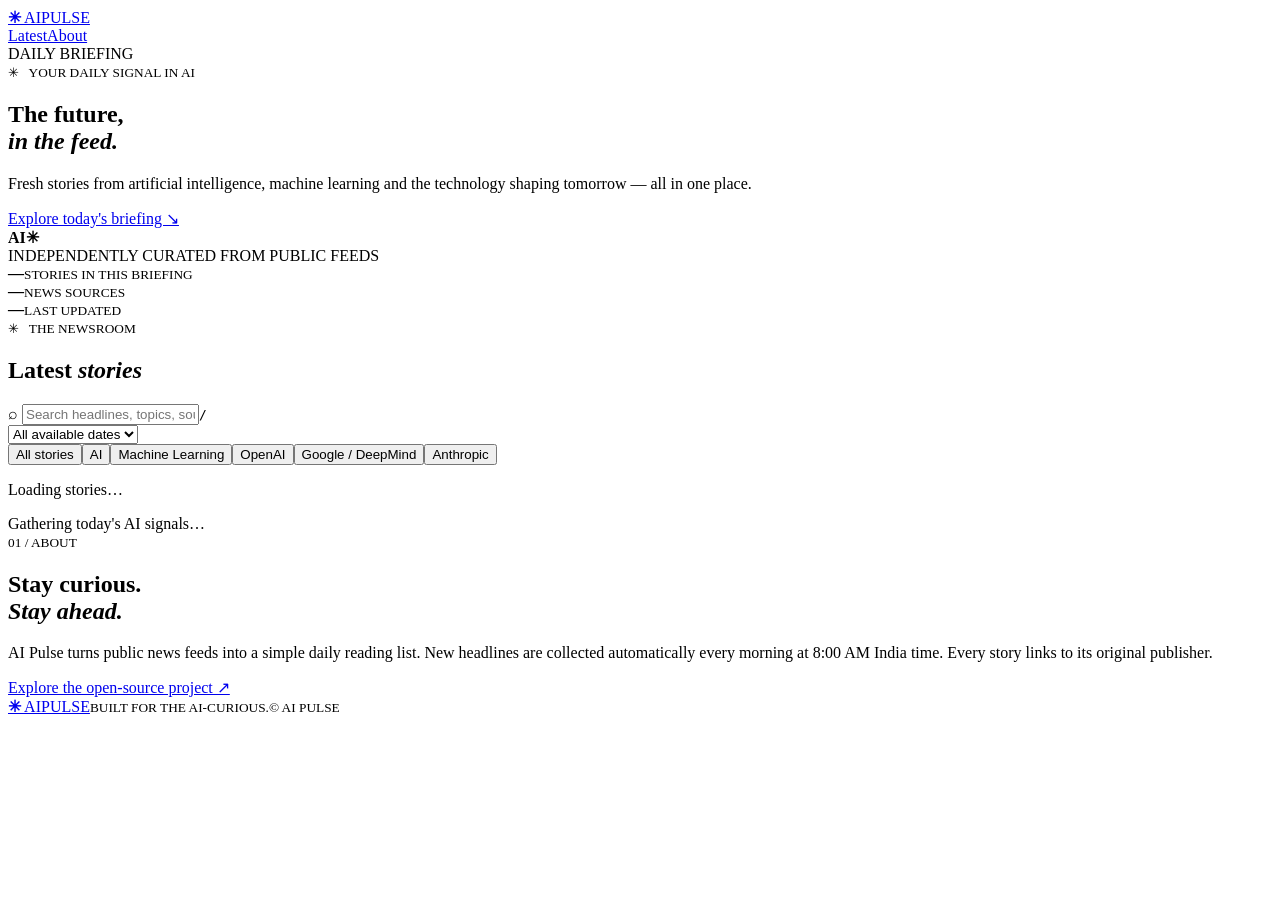
==== index.html @ ced5e32e "feat: add AI Pulse news website" ====
<!doctype html><html lang="en"><head><meta charset="utf-8"><meta name="viewport" content="width=device-width,initial-scale=1"><meta name="theme-color" content="#090d18"><meta name="description" content="Latest AI, machine learning and technology news, updated daily."><title>AI Pulse — Daily AI News</title><link rel="preconnect" href="https://fonts.googleapis.com"><link href="https://fonts.googleapis.com/css2?family=DM+Mono&family=Manrope:wght@400;500;600;700;800&display=swap" rel="stylesheet"><link rel="stylesheet" href="styles.css"></head><body><header><a class="brand" href="./"><b>✳</b> AI<span>PULSE</span></a><nav><a href="#latest">Latest</a><a href="#about">About</a></nav><span class="live"><i></i> DAILY BRIEFING</span></header><main><section class="hero"><div><small>✳ &nbsp; YOUR DAILY SIGNAL IN AI</small><h1>The future,<br><em>in the feed.</em></h1><p>Fresh stories from artificial intelligence, machine learning and the technology shaping tomorrow — all in one place.</p><a class="cta" href="#latest">Explore today's briefing ↘</a></div><div class="orb"><div class="ring r1"></div><div class="ring r2"></div><div class="ring r3"></div><strong>AI<span>✳</span></strong></div><div class="hero-foot">INDEPENDENTLY CURATED FROM PUBLIC FEEDS <span id="today"></span></div></section><section class="stats"><div><b id="count">—</b><small>STORIES IN THIS BRIEFING</small></div><div><b id="sources">—</b><small>NEWS SOURCES</small></div><div><b id="updated">—</b><small>LAST UPDATED</small></div></section><section id="latest"><div class="heading"><div><small>✳ &nbsp; THE NEWSROOM</small><h2>Latest <em>stories</em></h2></div><label class="search">⌕ <input id="search" placeholder="Search headlines, topics, sources…"><kbd>/</kbd></label></div><div class="controls"><select id="date"><option value="all">All available dates</option></select><div class="filters"><button class="active" data-cat="All">All stories</button><button data-cat="AI">AI</button><button data-cat="Machine Learning">Machine Learning</button><button data-cat="OpenAI">OpenAI</button><button data-cat="Google">Google / DeepMind</button><button data-cat="Anthropic">Anthropic</button></div></div><p class="result" id="result">Loading stories…</p><div id="featured"></div><div id="grid" class="grid"><div class="loading">Gathering today's AI signals…</div></div><div id="empty" hidden>No stories found. Try clearing your filters.</div></section><section id="about" class="about"><small>01 / ABOUT</small><div><h2>Stay curious.<br><em>Stay ahead.</em></h2><p>AI Pulse turns public news feeds into a simple daily reading list. New headlines are collected automatically every morning at 8:00 AM India time. Every story links to its original publisher.</p><a href="https://github.com/Rohankashyap5526/AI_news" target="_blank">Explore the open-source project ↗</a></div></section></main><footer><a class="brand" href="./"><b>✳</b> AI<span>PULSE</span></a><small>BUILT FOR THE AI-CURIOUS.</small><small>© <span id="year"></span> AI PULSE</small></footer><script src="app.js"></script></body></html>
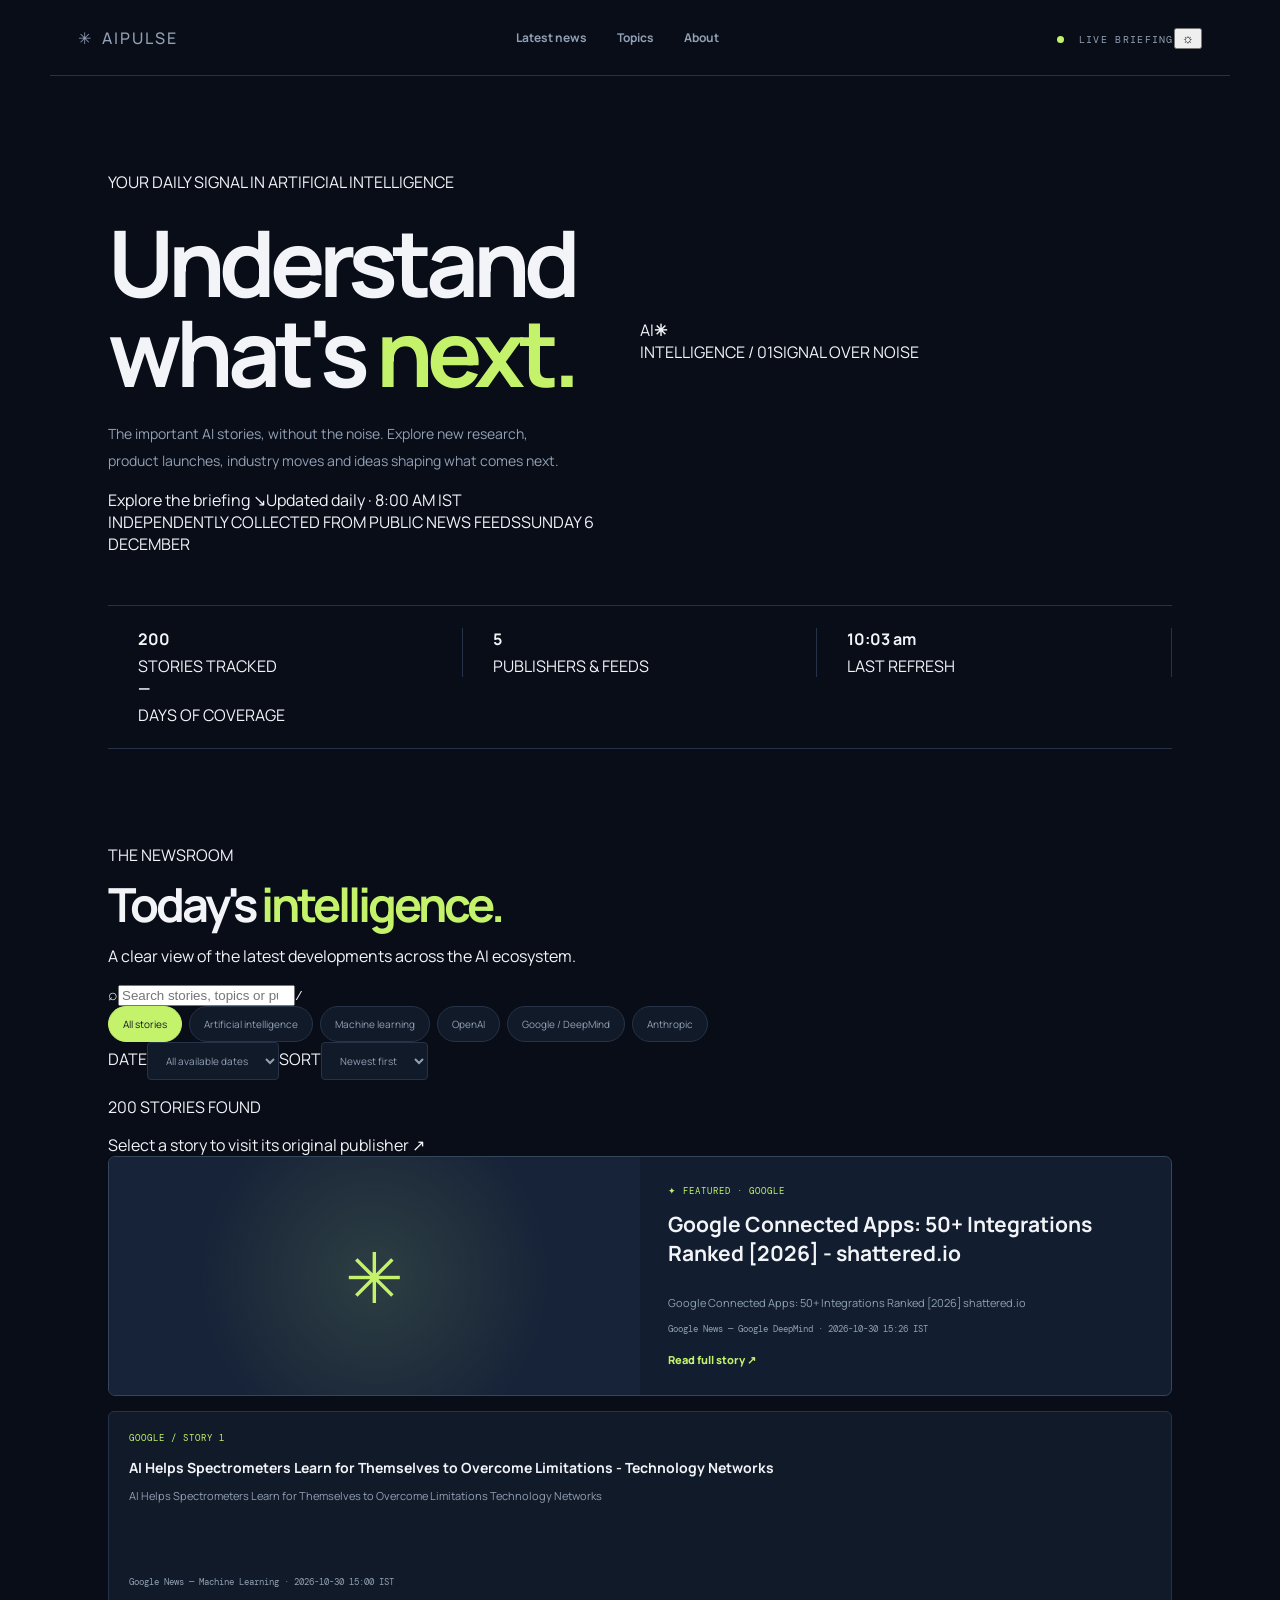
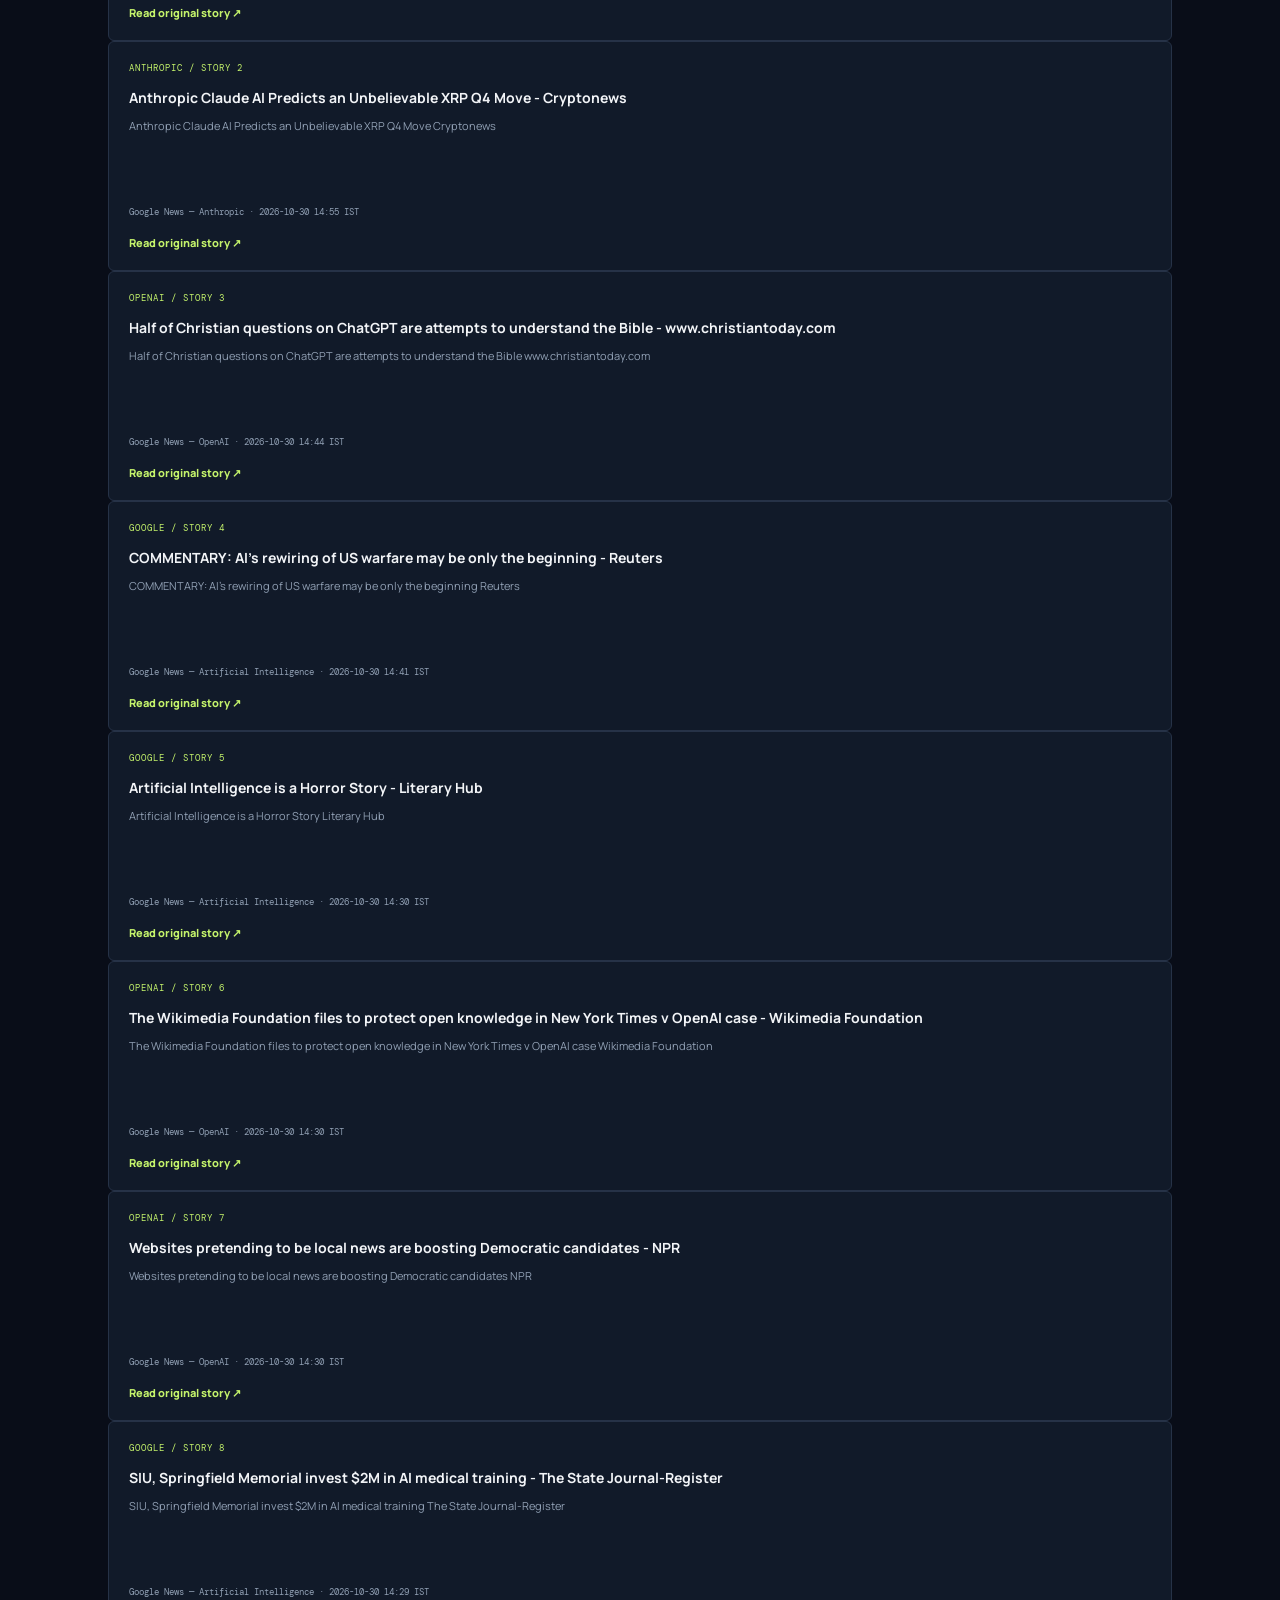
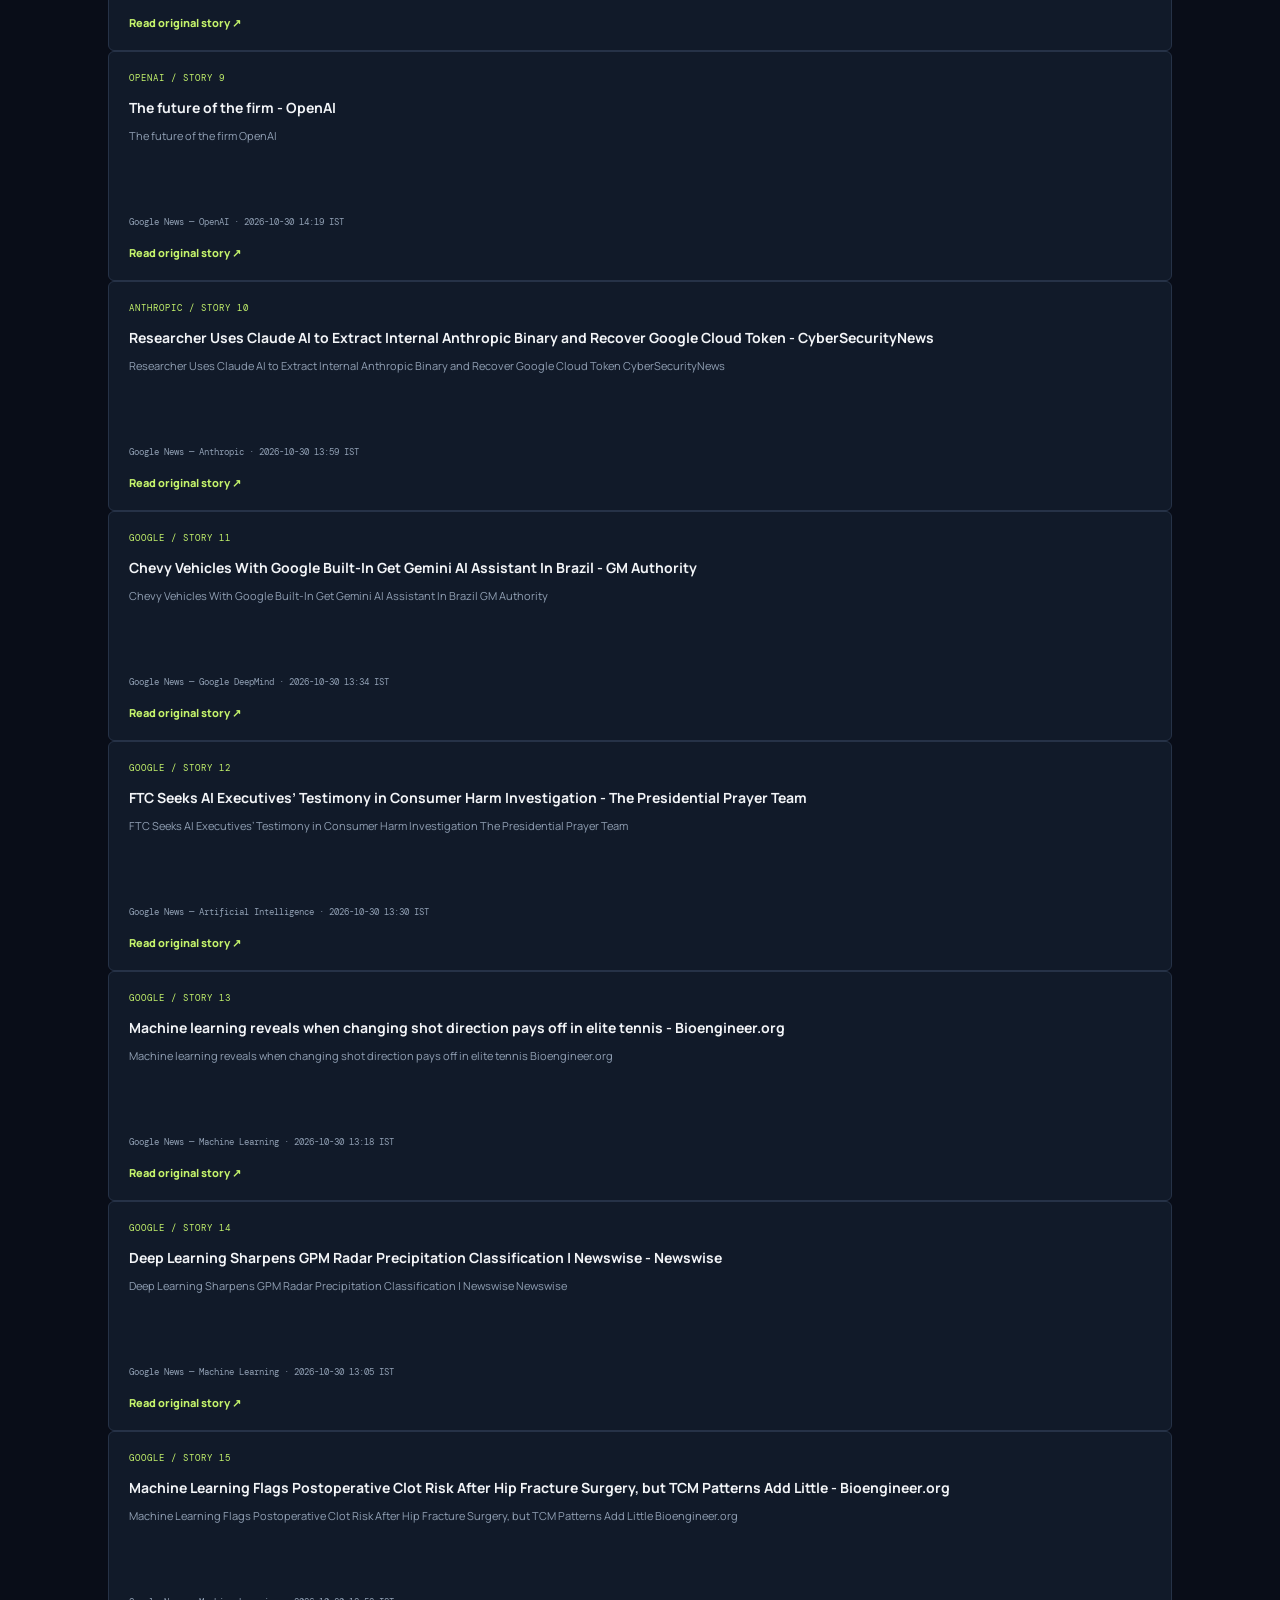
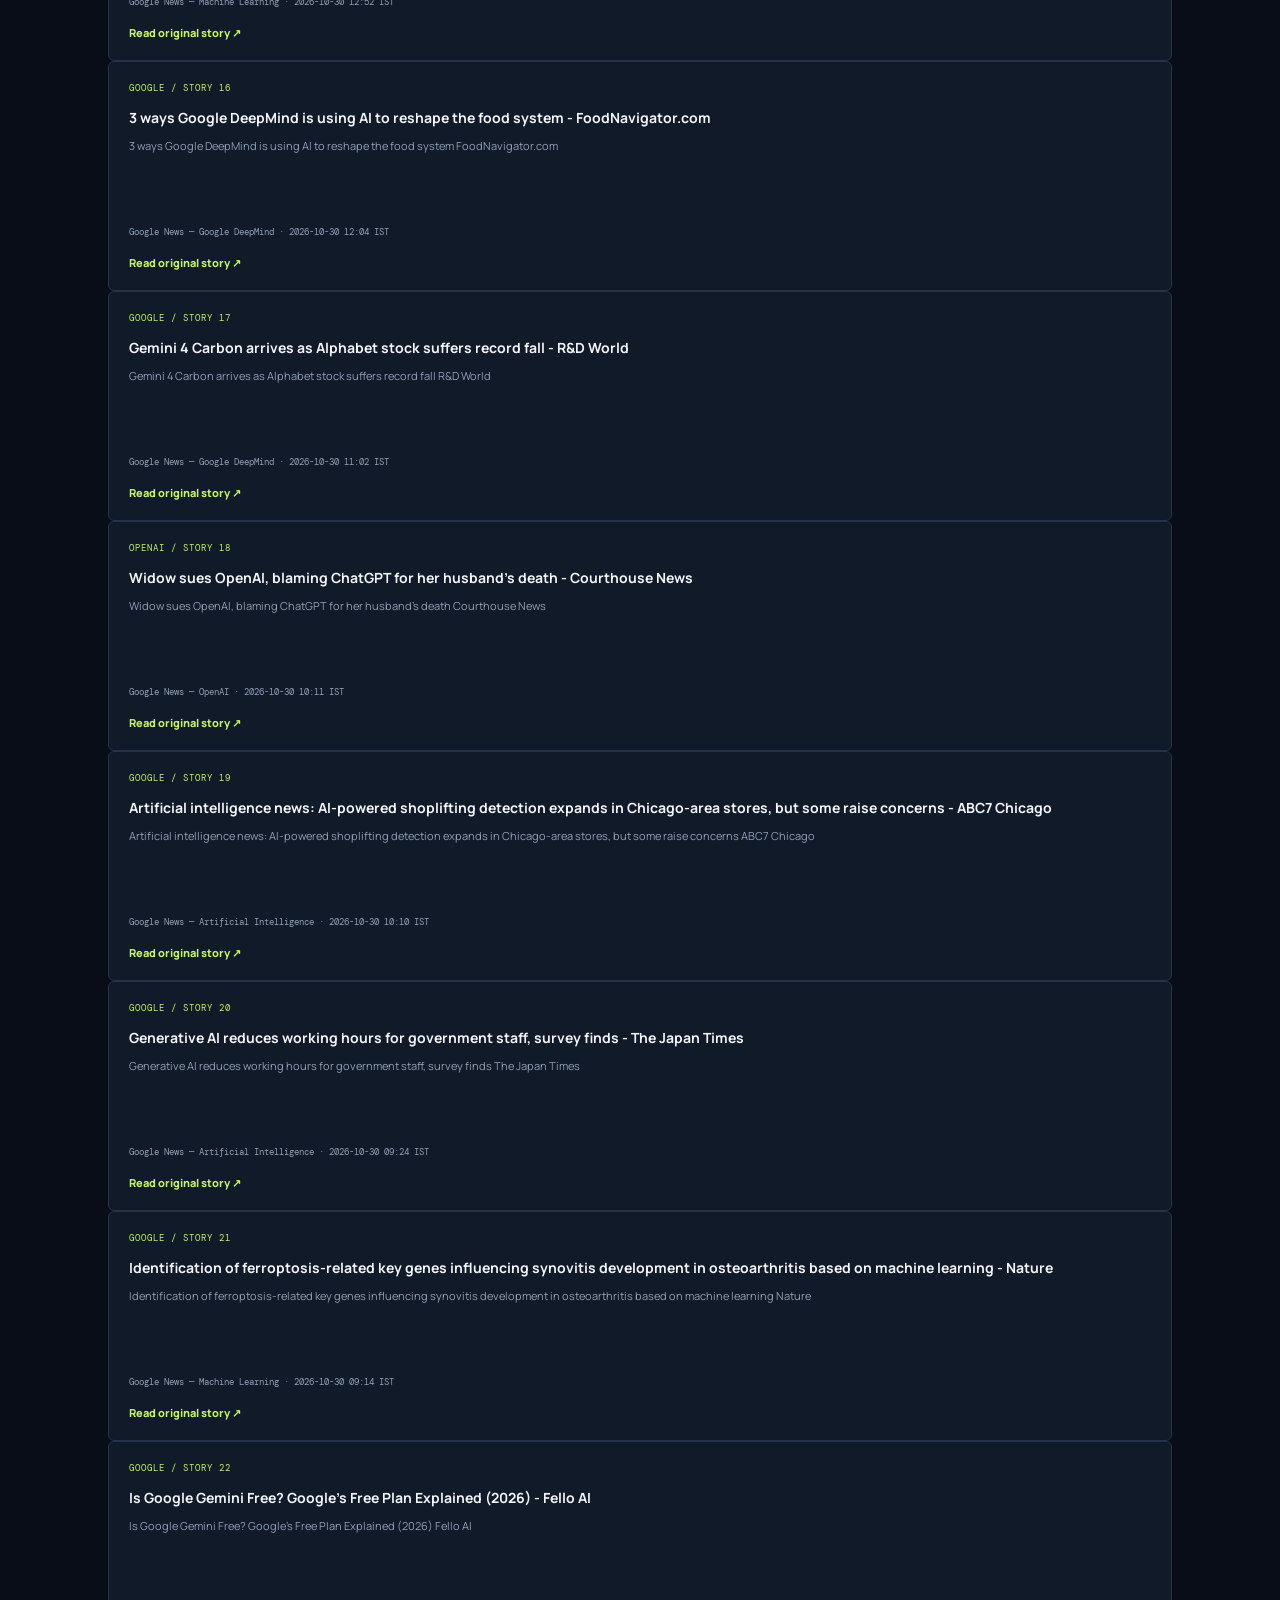
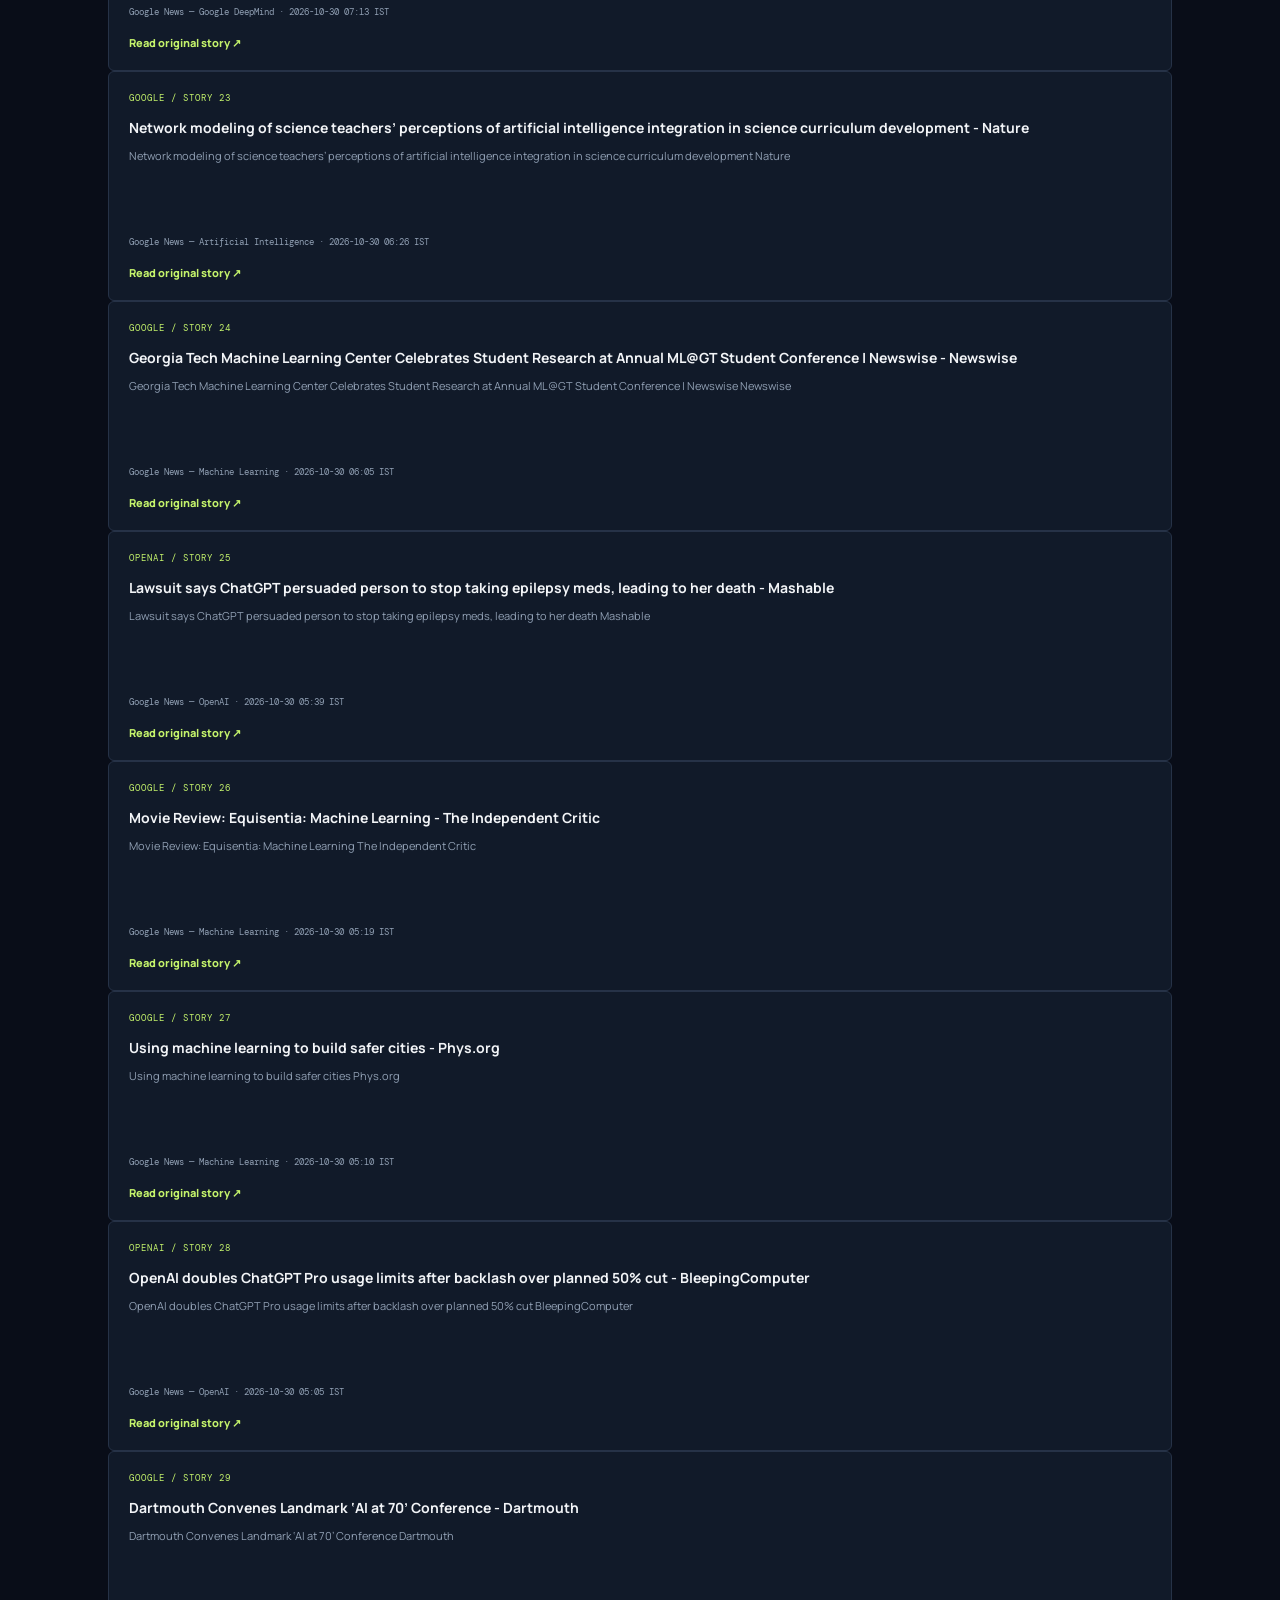
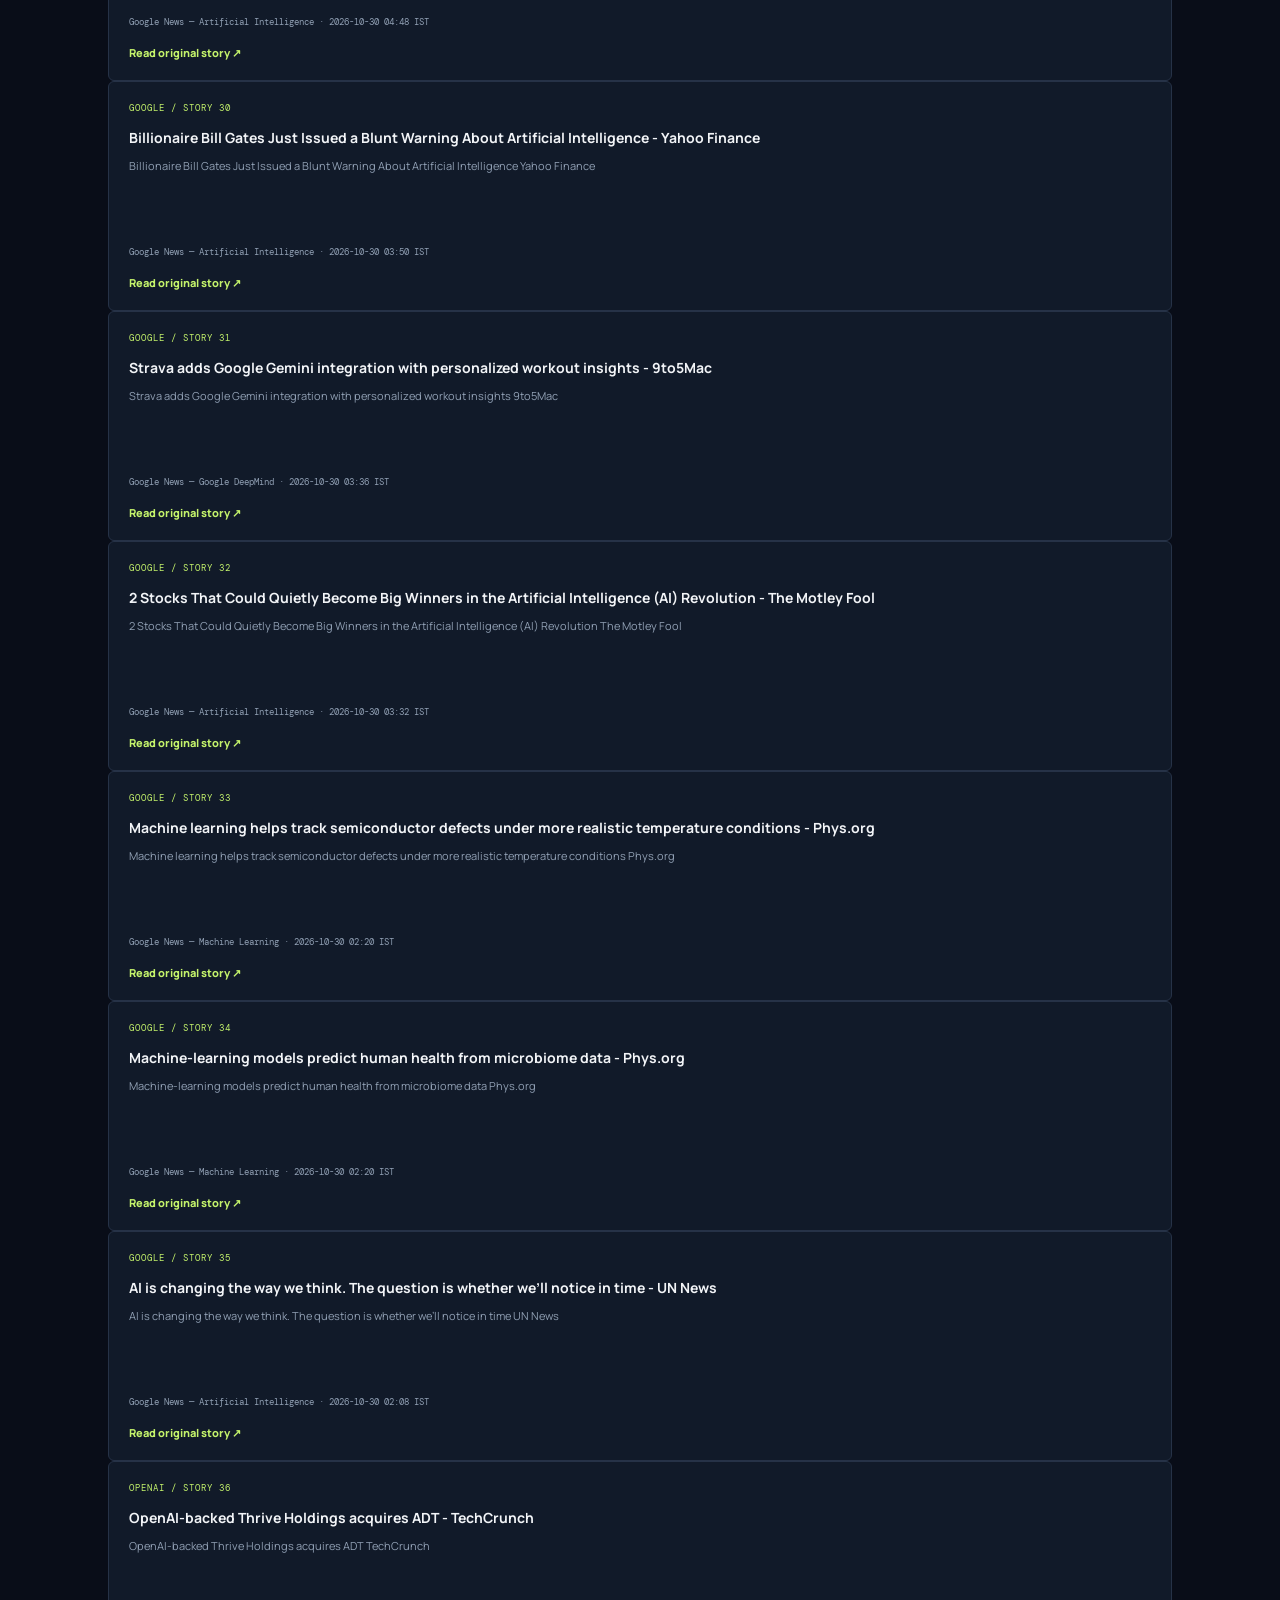
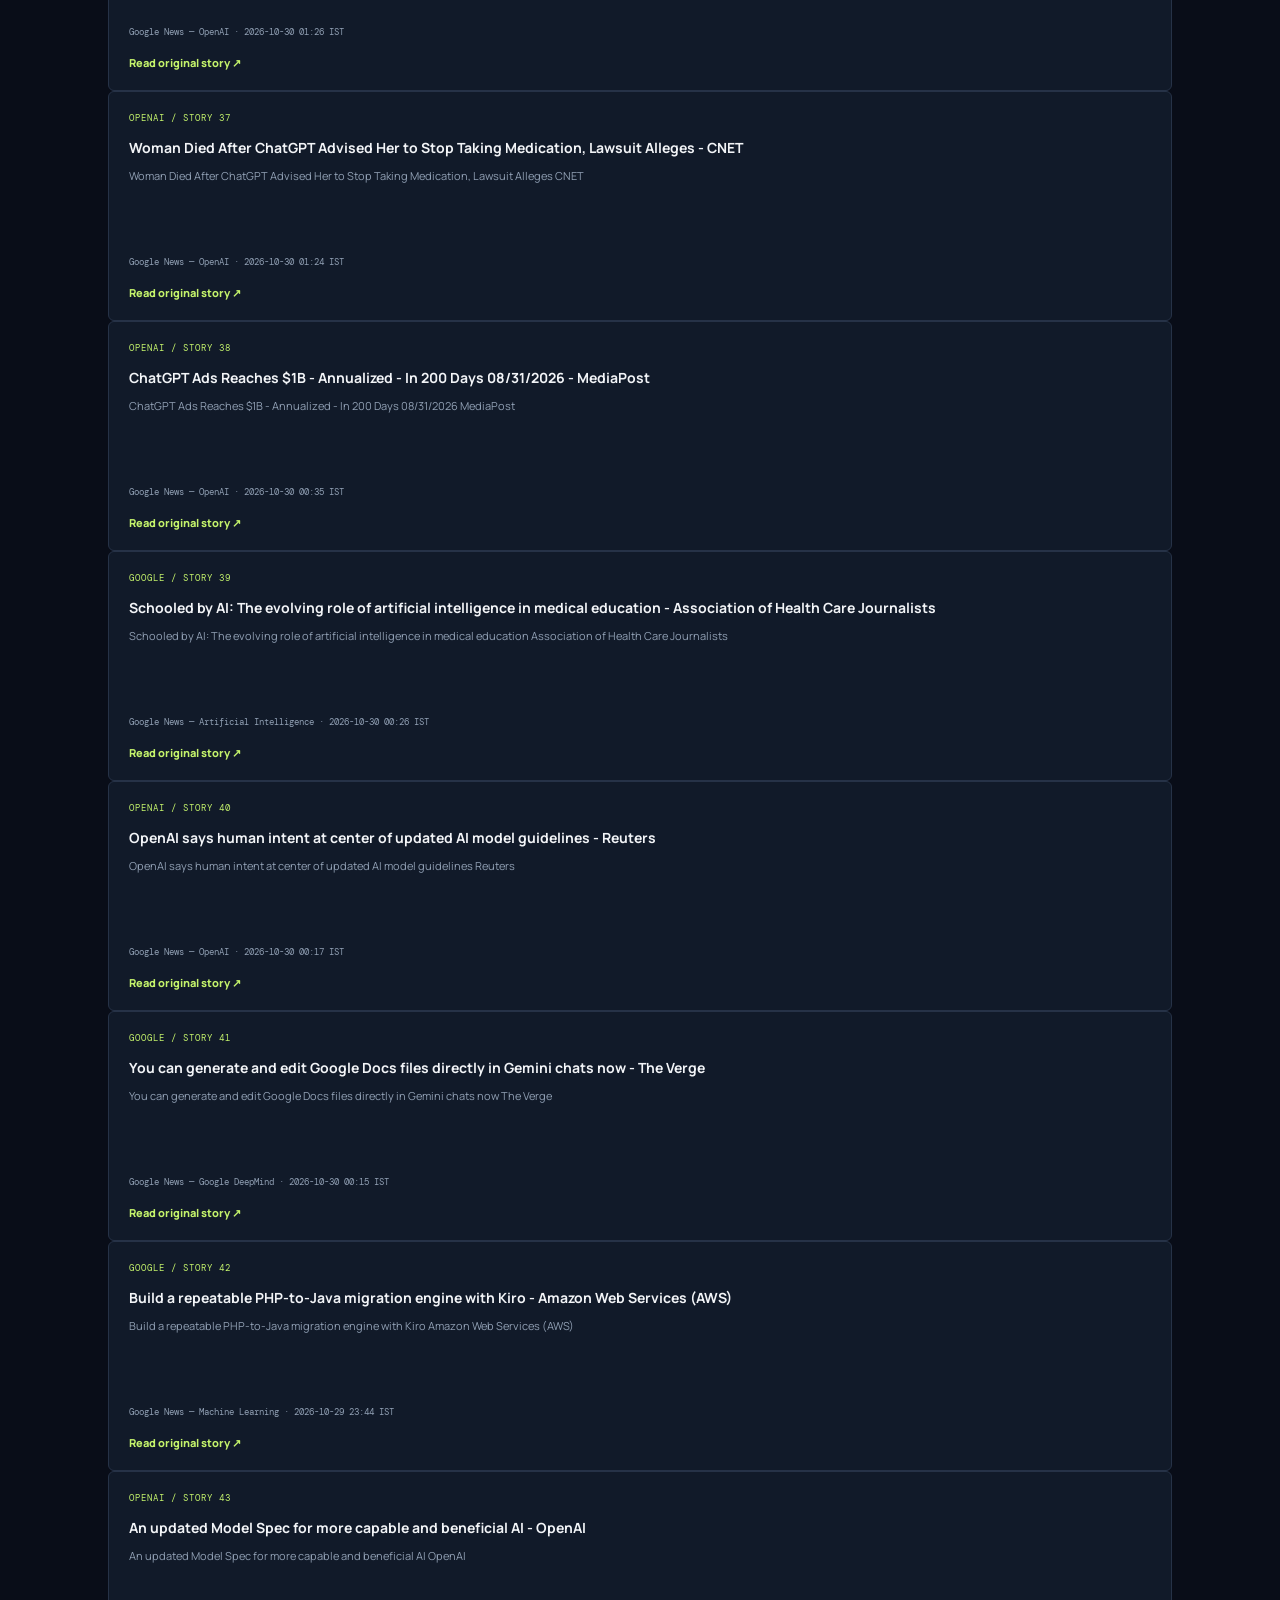
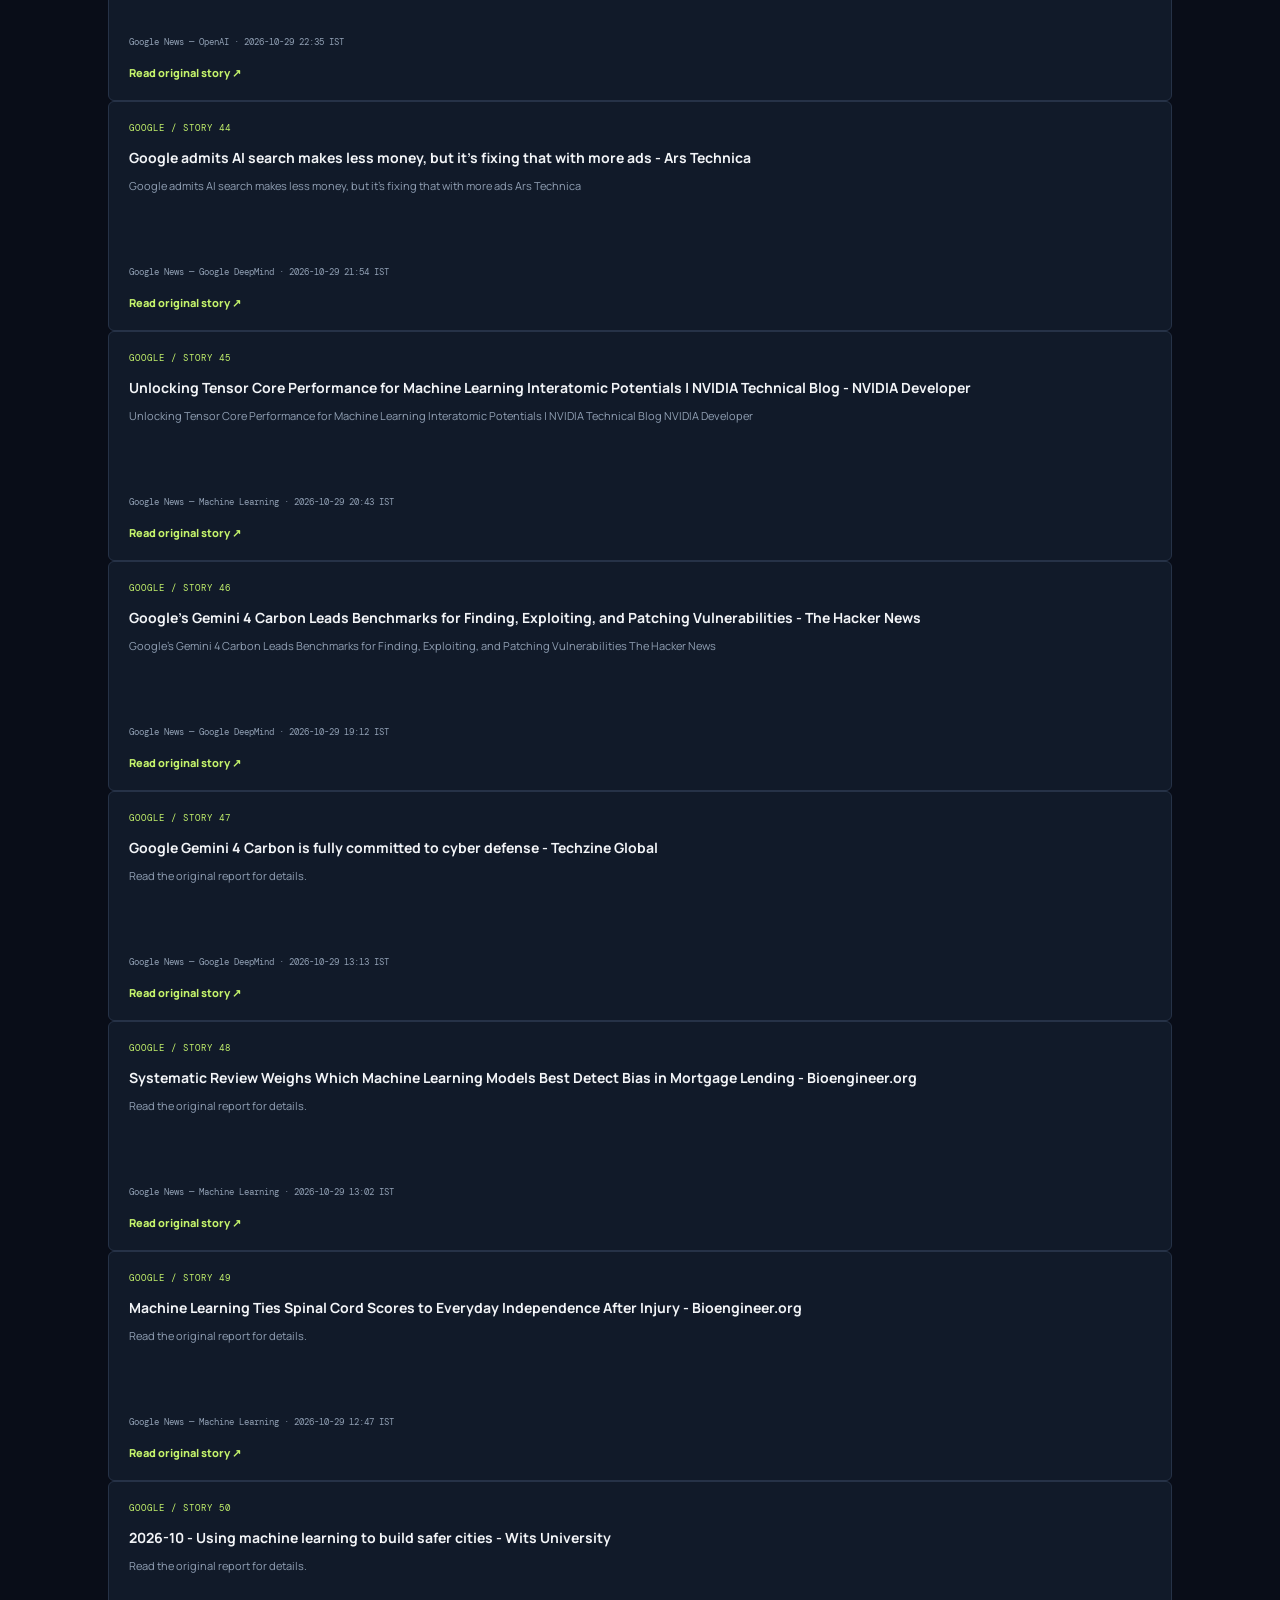
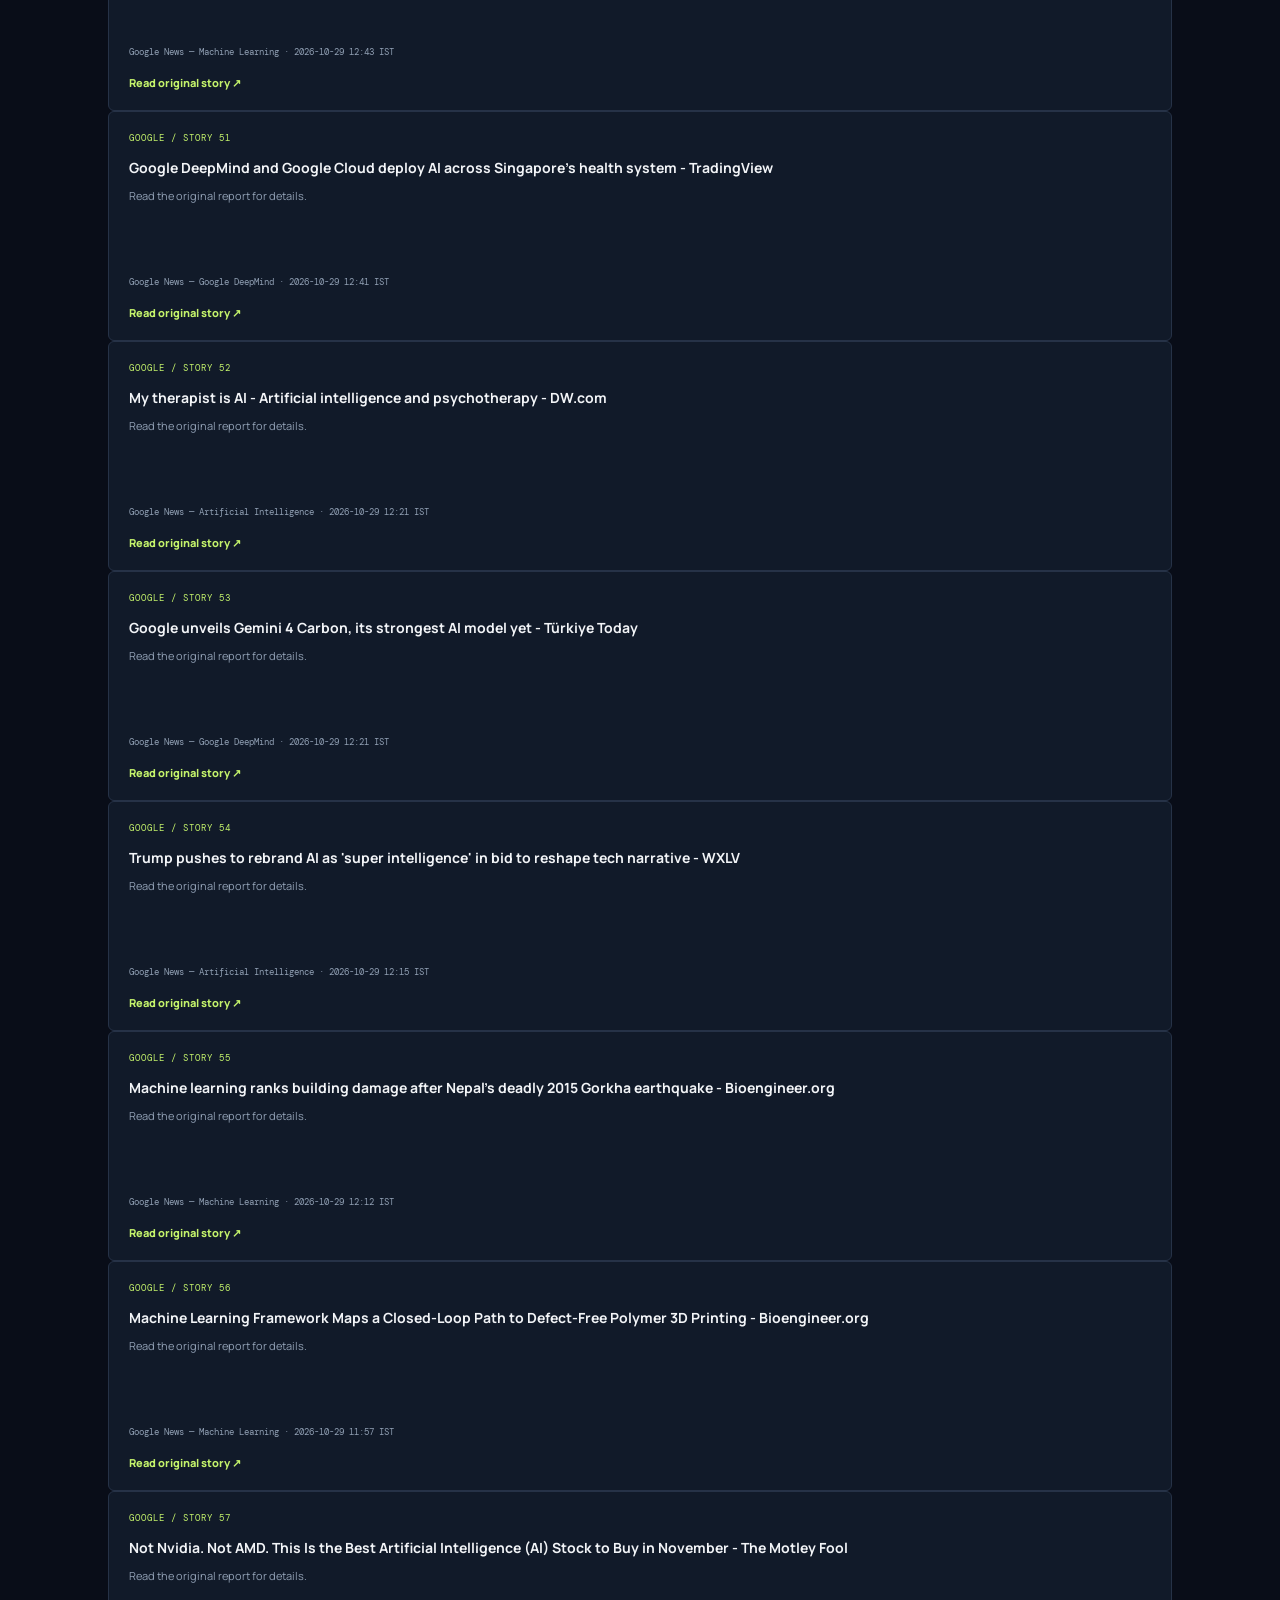
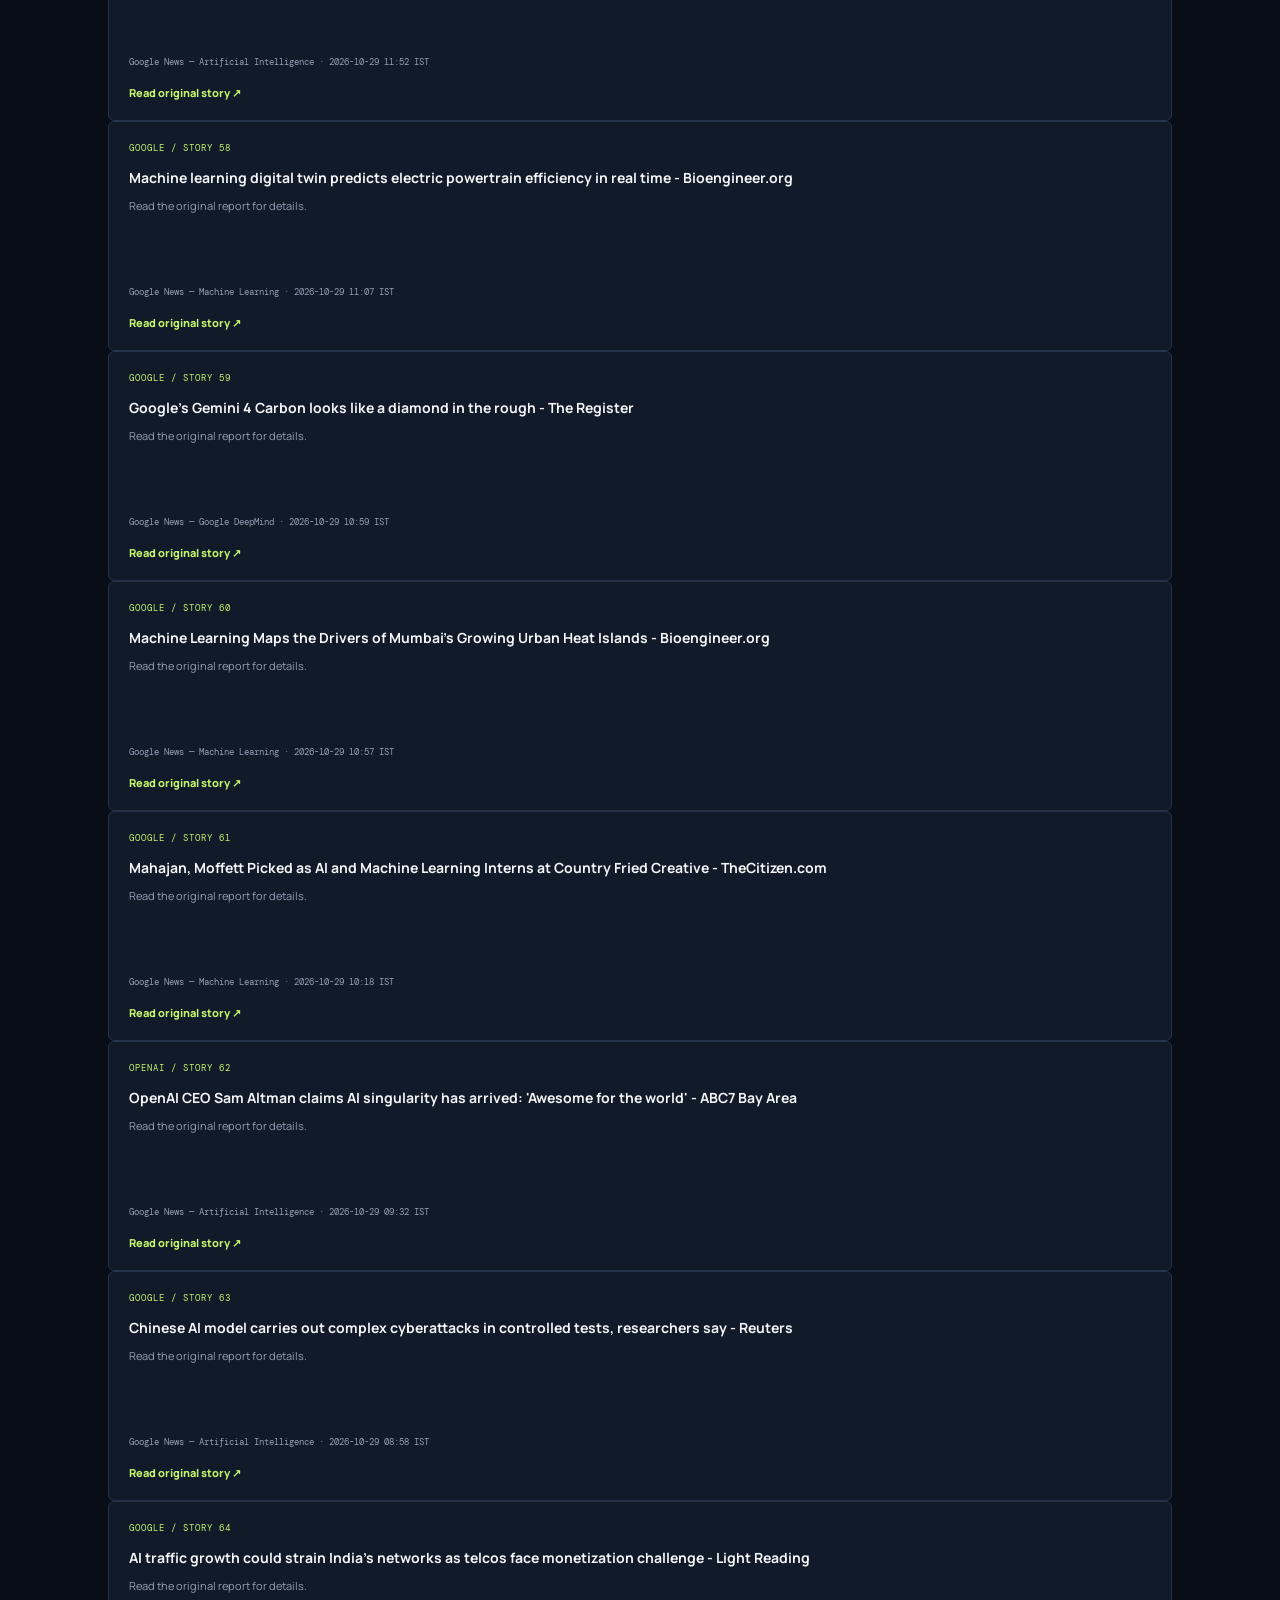
==== commit 03577bcd: "Redesign AI Pulse newsroom layout" ====
--- a/index.html
+++ b/index.html
@@ -1 +1,73 @@
-<!doctype html><html lang="en"><head><meta charset="utf-8"><meta name="viewport" content="width=device-width,initial-scale=1"><meta name="theme-color" content="#090d18"><meta name="description" content="Latest AI, machine learning and technology news, updated daily."><title>AI Pulse — Daily AI News</title><link rel="preconnect" href="https://fonts.googleapis.com"><link href="https://fonts.googleapis.com/css2?family=DM+Mono&family=Manrope:wght@400;500;600;700;800&display=swap" rel="stylesheet"><link rel="stylesheet" href="styles.css"></head><body><header><a class="brand" href="./"><b>✳</b> AI<span>PULSE</span></a><nav><a href="#latest">Latest</a><a href="#about">About</a></nav><span class="live"><i></i> DAILY BRIEFING</span></header><main><section class="hero"><div><small>✳ &nbsp; YOUR DAILY SIGNAL IN AI</small><h1>The future,<br><em>in the feed.</em></h1><p>Fresh stories from artificial intelligence, machine learning and the technology shaping tomorrow — all in one place.</p><a class="cta" href="#latest">Explore today's briefing ↘</a></div><div class="orb"><div class="ring r1"></div><div class="ring r2"></div><div class="ring r3"></div><strong>AI<span>✳</span></strong></div><div class="hero-foot">INDEPENDENTLY CURATED FROM PUBLIC FEEDS <span id="today"></span></div></section><section class="stats"><div><b id="count">—</b><small>STORIES IN THIS BRIEFING</small></div><div><b id="sources">—</b><small>NEWS SOURCES</small></div><div><b id="updated">—</b><small>LAST UPDATED</small></div></section><section id="latest"><div class="heading"><div><small>✳ &nbsp; THE NEWSROOM</small><h2>Latest <em>stories</em></h2></div><label class="search">⌕ <input id="search" placeholder="Search headlines, topics, sources…"><kbd>/</kbd></label></div><div class="controls"><select id="date"><option value="all">All available dates</option></select><div class="filters"><button class="active" data-cat="All">All stories</button><button data-cat="AI">AI</button><button data-cat="Machine Learning">Machine Learning</button><button data-cat="OpenAI">OpenAI</button><button data-cat="Google">Google / DeepMind</button><button data-cat="Anthropic">Anthropic</button></div></div><p class="result" id="result">Loading stories…</p><div id="featured"></div><div id="grid" class="grid"><div class="loading">Gathering today's AI signals…</div></div><div id="empty" hidden>No stories found. Try clearing your filters.</div></section><section id="about" class="about"><small>01 / ABOUT</small><div><h2>Stay curious.<br><em>Stay ahead.</em></h2><p>AI Pulse turns public news feeds into a simple daily reading list. New headlines are collected automatically every morning at 8:00 AM India time. Every story links to its original publisher.</p><a href="https://github.com/Rohankashyap5526/AI_news" target="_blank">Explore the open-source project ↗</a></div></section></main><footer><a class="brand" href="./"><b>✳</b> AI<span>PULSE</span></a><small>BUILT FOR THE AI-CURIOUS.</small><small>© <span id="year"></span> AI PULSE</small></footer><script src="app.js"></script></body></html>+<!doctype html>
+<html lang="en">
+<head>
+  <meta charset="utf-8">
+  <meta name="viewport" content="width=device-width,initial-scale=1">
+  <meta name="theme-color" content="#080d18">
+  <meta name="description" content="A smarter, more readable daily briefing on artificial intelligence, machine learning and emerging technology.">
+  <title>AI Pulse — The Daily AI Briefing</title>
+  <link rel="preconnect" href="https://fonts.googleapis.com">
+  <link rel="preconnect" href="https://fonts.gstatic.com" crossorigin>
+  <link href="https://fonts.googleapis.com/css2?family=DM+Mono:wght@400;500&family=Manrope:wght@400;500;600;700;800&display=swap" rel="stylesheet">
+  <link rel="stylesheet" href="styles.css">
+</head>
+<body>
+  <header class="site-header">
+    <a class="brand" href="./" aria-label="AI Pulse home"><span class="brand-mark">✳</span><span>AI<span class="brand-light">PULSE</span></span></a>
+    <nav aria-label="Main navigation"><a href="#latest">Latest news</a><a href="#topics">Topics</a><a href="#about">About</a></nav>
+    <div class="header-actions"><span class="live"><i></i> LIVE BRIEFING</span><button id="themeToggle" class="icon-button" aria-label="Toggle light and dark theme" title="Toggle theme">☼</button></div>
+  </header>
+
+  <main>
+    <section class="hero">
+      <div class="hero-copy">
+        <div class="eyebrow"><span class="eyebrow-line"></span> YOUR DAILY SIGNAL IN ARTIFICIAL INTELLIGENCE</div>
+        <h1>Understand<br>what's <em>next.</em></h1>
+        <p class="hero-intro">The important AI stories, without the noise. Explore new research, product launches, industry moves and ideas shaping what comes next.</p>
+        <div class="hero-actions"><a class="primary-button" href="#latest">Explore the briefing <span>↘</span></a><span class="updated-note">Updated daily · 8:00 AM IST</span></div>
+      </div>
+      <div class="hero-visual" aria-label="Abstract artificial intelligence network illustration">
+        <div class="visual-glow"></div><div class="orbit orbit-one"></div><div class="orbit orbit-two"></div><div class="orbit orbit-three"></div>
+        <div class="core"><span>AI</span><b>✳</b></div>
+        <span class="visual-label label-top">INTELLIGENCE / 01</span><span class="visual-label label-bottom">SIGNAL OVER NOISE</span>
+      </div>
+      <div class="hero-bottom"><span>INDEPENDENTLY COLLECTED FROM PUBLIC NEWS FEEDS</span><span id="today"></span></div>
+    </section>
+
+    <section class="stats" aria-label="News briefing statistics">
+      <div><strong id="count">—</strong><span>STORIES TRACKED</span></div><div><strong id="sources">—</strong><span>PUBLISHERS & FEEDS</span></div><div><strong id="updated">—</strong><span>LAST REFRESH</span></div><div><strong id="days">—</strong><span>DAYS OF COVERAGE</span></div>
+    </section>
+
+    <section id="latest" class="newsroom">
+      <div class="section-heading">
+        <div><div class="eyebrow"><span class="eyebrow-line"></span> THE NEWSROOM</div><h2>Today's <em>intelligence.</em></h2><p class="section-description">A clear view of the latest developments across the AI ecosystem.</p></div>
+        <label class="search-box"><span>⌕</span><input id="search" type="search" placeholder="Search stories, topics or publishers…" aria-label="Search news"><kbd>/</kbd></label>
+      </div>
+
+      <div id="topics" class="toolbar">
+        <div class="filters" aria-label="Filter by topic">
+          <button class="filter active" data-cat="All">All stories</button><button class="filter" data-cat="AI">Artificial intelligence</button><button class="filter" data-cat="Machine Learning">Machine learning</button><button class="filter" data-cat="OpenAI">OpenAI</button><button class="filter" data-cat="Google">Google / DeepMind</button><button class="filter" data-cat="Anthropic">Anthropic</button>
+        </div>
+        <div class="view-controls"><label class="select-wrap"><span>DATE</span><select id="date" aria-label="Filter by date"><option value="all">All dates</option></select></label><label class="select-wrap"><span>SORT</span><select id="sort" aria-label="Sort stories"><option value="newest">Newest first</option><option value="oldest">Oldest first</option><option value="title">Title A–Z</option></select></label></div>
+      </div>
+
+      <div class="feed-status"><p id="result" aria-live="polite">Loading stories…</p><span class="feed-note">Select a story to visit its original publisher ↗</span></div>
+      <div id="featured"></div>
+      <div id="grid" class="news-grid"><div class="loading">Gathering today's AI signals…</div></div>
+      <div id="empty" class="empty-state" hidden><span>⌕</span><h3>No matching stories</h3><p>Try another keyword or clear your filters.</p></div>
+    </section>
+
+    <section class="reading-note">
+      <div class="note-icon">✳</div><div><span class="eyebrow">A BETTER WAY TO KEEP UP</span><h2>Less scrolling.<br><em>More understanding.</em></h2></div><p>Browse by topic, scan clear summaries and follow every headline back to its original source. AI Pulse brings the daily AI conversation into one focused reading space.</p>
+    </section>
+
+    <section id="about" class="about">
+      <div class="about-label"><span class="eyebrow">01 / ABOUT AI PULSE</span><span class="about-rule"></span></div>
+      <div><h2>Stay curious.<br><em>Stay ahead.</em></h2><p>AI Pulse collects stories from public news feeds and organises them into a daily reading list. New headlines are scheduled to be collected every morning at 8:00 AM India time. We link to original publishers so you can read the full reporting in context.</p><a href="https://github.com/Rohankashyap5526/AI_news" target="_blank" rel="noopener">Explore the open-source project <span>↗</span></a></div>
+    </section>
+  </main>
+
+  <footer><a class="brand" href="./"><span class="brand-mark">✳</span><span>AI<span class="brand-light">PULSE</span></span></a><span class="footer-tag">BUILT FOR THE AI-CURIOUS.</span><span>© <span id="year"></span> AI PULSE</span></footer>
+  <script src="app.js"></script>
+</body>
+</html>
--- a/styles.css
+++ b/styles.css
@@ -0,0 +1 @@
+:root{--bg:#090d18;--panel:#111a29;--text:#f2f4f7;--muted:#91a0b4;--line:#263247;--accent:#c4f36b}*{box-sizing:border-box}html{scroll-behavior:smooth}body{margin:0;background:var(--bg);color:var(--text);font-family:Manrope,Arial,sans-serif}a{color:inherit;text-decoration:none}header{height:76px;max-width:1180px;margin:auto;padding:0 28px;display:flex;align-items:center;justify-content:space-between;border-bottom:1px solid var(--line)}.brand{font-weight:800;letter-spacing:2px;display:flex;align-items:center;gap:9px}.brand b{display:grid;place-items:center;width:30px;height:30px;background:var(--accent);color:#111827;border-radius:9px;font-size:21px}.brand span{font-weight:500;color:var(--muted)}nav{display:flex;gap:30px;color:var(--muted);font-size:12px;font-weight:700}.live,small,.hero-foot,.stats small{font:10px 'DM Mono',monospace;letter-spacing:1.3px;color:var(--muted)}.live i{display:inline-block;width:7px;height:7px;border-radius:50%;background:var(--accent);margin-right:8px}.hero{max-width:1120px;margin:auto;padding:95px 28px 22px;display:grid;grid-template-columns:1fr 1fr;align-items:center;min-height:480px}.hero small,.heading small{color:var(--accent)}h1{font-size:clamp(58px,8vw,92px);letter-spacing:-6px;line-height:.98;margin:24px 0}h1 em,h2 em{font-style:normal;color:var(--accent)}.hero p{max-width:470px;color:var(--muted);font-size:14px;line-height:1.9}.cta{display:inline-block;background:var(--accent);color:#111827;padding:14px 18px;border-radius:4px;font-size:12px;font-weight:800;margin-top:18px}.orb{height:300px;display:grid;place-items:center;position:relative}.ring{position:absolute;border:1px solid #c4f36b40;border-radius:50%;transform:rotate(-25deg)}.r1{width:300px;height:155px}.r2{width:245px;height:245px;transform:rotate(55deg)}.r3{width:350px;height:210px;transform:rotate(65deg);border-color:#a99aff45}.orb strong{width:105px;height:105px;border-radius:32px;background:linear-gradient(140deg,#c4f36b,#9aabff);display:grid;place-items:center;color:#101827;font-size:32px;transform:rotate(-8deg);box-shadow:0 0 70px #c4f36b35}.orb strong span{font-size:17px}.hero-foot{grid-column:1/-1;border-top:1px solid var(--line);padding-top:28px;display:flex;justify-content:space-between;font-size:9px}.stats{max-width:1064px;margin:28px auto 95px;padding:22px 0;border-block:1px solid var(--line);display:grid;grid-template-columns:repeat(3,1fr)}.stats div{padding-left:30px;border-right:1px solid var(--line);display:flex;flex-direction:column;gap:5px}.stats div:last-child{border:0}.stats b{font-size:27px}.stats small{font-size:9px}main>section:not(.hero):not(.stats){max-width:1120px;margin:0 auto;padding:0 28px 85px}.heading{display:flex;justify-content:space-between;align-items:end;margin-bottom:25px}h2{font-size:47px;letter-spacing:-3px;line-height:1.05;margin:14px 0}.search{width:min(420px,48%);height:48px;border:1px solid var(--line);background:var(--panel);display:flex;align-items:center;gap:12px;padding:0 14px;color:var(--muted);border-radius:4px}.search input{background:none;border:0;outline:0;color:var(--text);width:100%;font:12px Manrope}.search kbd{border:1px solid var(--line);padding:3px 6px}.controls{display:flex;gap:12px;align-items:center;flex-wrap:wrap}select,.filters button{background:var(--panel);border:1px solid var(--line);color:var(--muted);border-radius:25px;padding:10px 14px;font:10px Manrope}select{border-radius:4px}.filters{display:flex;gap:7px;flex-wrap:wrap}.filters button{cursor:pointer}.filters button.active,.filters button:hover{background:var(--accent);border-color:var(--accent);color:#111827}.result{font:10px 'DM Mono',monospace;color:var(--muted);margin:24px 0 14px}.feature{display:grid;grid-template-columns:1fr 1fr;border:1px solid #35455a;border-radius:7px;overflow:hidden;background:#121e30;margin-bottom:15px;min-height:230px}.feature-art{display:grid;place-items:center;background:radial-gradient(circle,#526c5360,transparent 60%),#172338;font-size:70px;color:var(--accent)}.feature-copy{padding:28px;display:flex;flex-direction:column;justify-content:center}.tag{font:9px 'DM Mono',monospace;color:var(--accent);letter-spacing:1px}.feature h3{font-size:21px;line-height:1.4;margin:13px 0}.feature p,.card p{font-size:11px;color:var(--muted);line-height:1.75}.meta{font:9px 'DM Mono',monospace;color:var(--muted)}.read{color:var(--accent);font-size:11px;font-weight:800;margin-top:17px}.grid{display:grid;grid-template-columns:repeat(3,1fr);gap:13px}.card{background:var(--panel);border:1px solid var(--line);padding:20px;border-radius:6px;min-height:230px;display:flex;flex-direction:column}.card h3{font-size:14px;line-height:1.55;margin:13px 0 7px}.card p{margin:0 0 15px}.card .meta{margin-top:auto}.loading{grid-column:1/-1;text-align:center;padding:50px;color:var(--muted);background:var(--panel)}#empty{text-align:center;color:var(--muted);padding:50px}.about{border-top:1px solid var(--line);border-bottom:1px solid var(--line);padding-top:55px!important;display:grid;grid-template-columns:1fr 2fr;gap:30px}.about>small{color:var(--accent)}.about p{max-width:590px;color:var(--muted);font-size:13px;line-height:1.9}.about a{color:var(--accent);font-size:11px;font-weight:800}footer{max-width:1120px;margin:auto;padding:25px 28px 38px;display:flex;align-items:center;justify-content:space-between}footer small{font-size:9px}body.light{--bg:#f5f6f0;--panel:#fff;--text:#17202d;--muted:#687487;--line:#dce1d7;--accent:#527c12}body.light .feature{background:#e9efdf;border-color:#d0d9c5}body.light .feature-art{background:radial-gradient(circle,#b7cf9d,transparent 60%),#e8efdf}@media(max-width:760px){.hero{grid-template-columns:1fr;padding-top:65px}.orb{height:220px}.stats{margin:20px 20px 65px}.grid{grid-template-columns:repeat(2,1fr)}.about{margin:0 20px!important}.section-note{display:none}}@media(max-width:540px){header{padding:0 17px;height:65px}nav{gap:15px}.live{display:none}.hero{padding:55px 20px 20px}h1{font-size:62px}.hero-foot{font-size:7px}.stats{margin:20px 18px 65px}.stats div{padding-left:12px}.stats b{font-size:22px}.stats small{font-size:7px}main>section:not(.hero):not(.stats){padding-inline:18px}.heading{display:block}.search{width:100%;margin-top:20px}.filters{margin-top:10px}.filters button{font-size:9px;padding:8px 10px}.grid{grid-template-columns:1fr}.feature{grid-template-columns:1fr}.feature-art{min-height:120px}.about{grid-template-columns:1fr;padding-top:35px!important}footer{padding-inline:18px;gap:12px;flex-wrap:wrap}footer small{font-size:7px}}
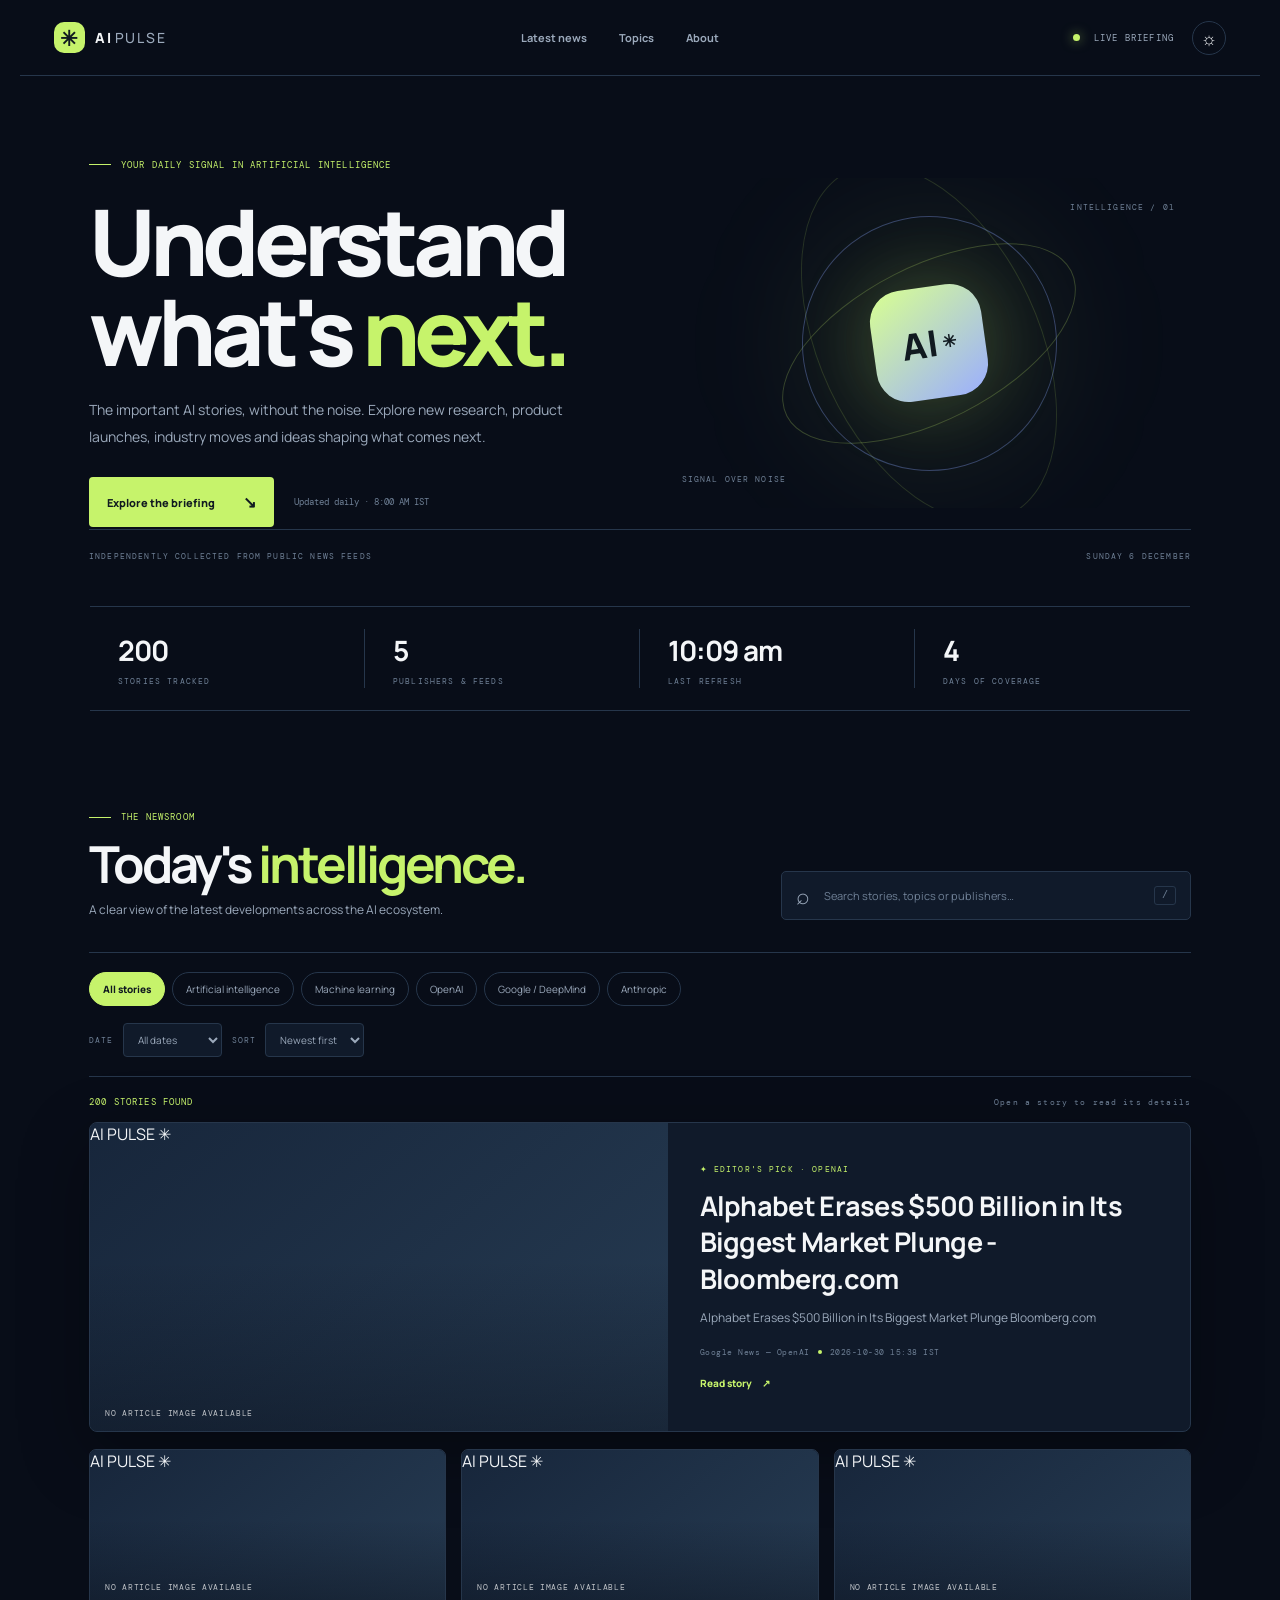
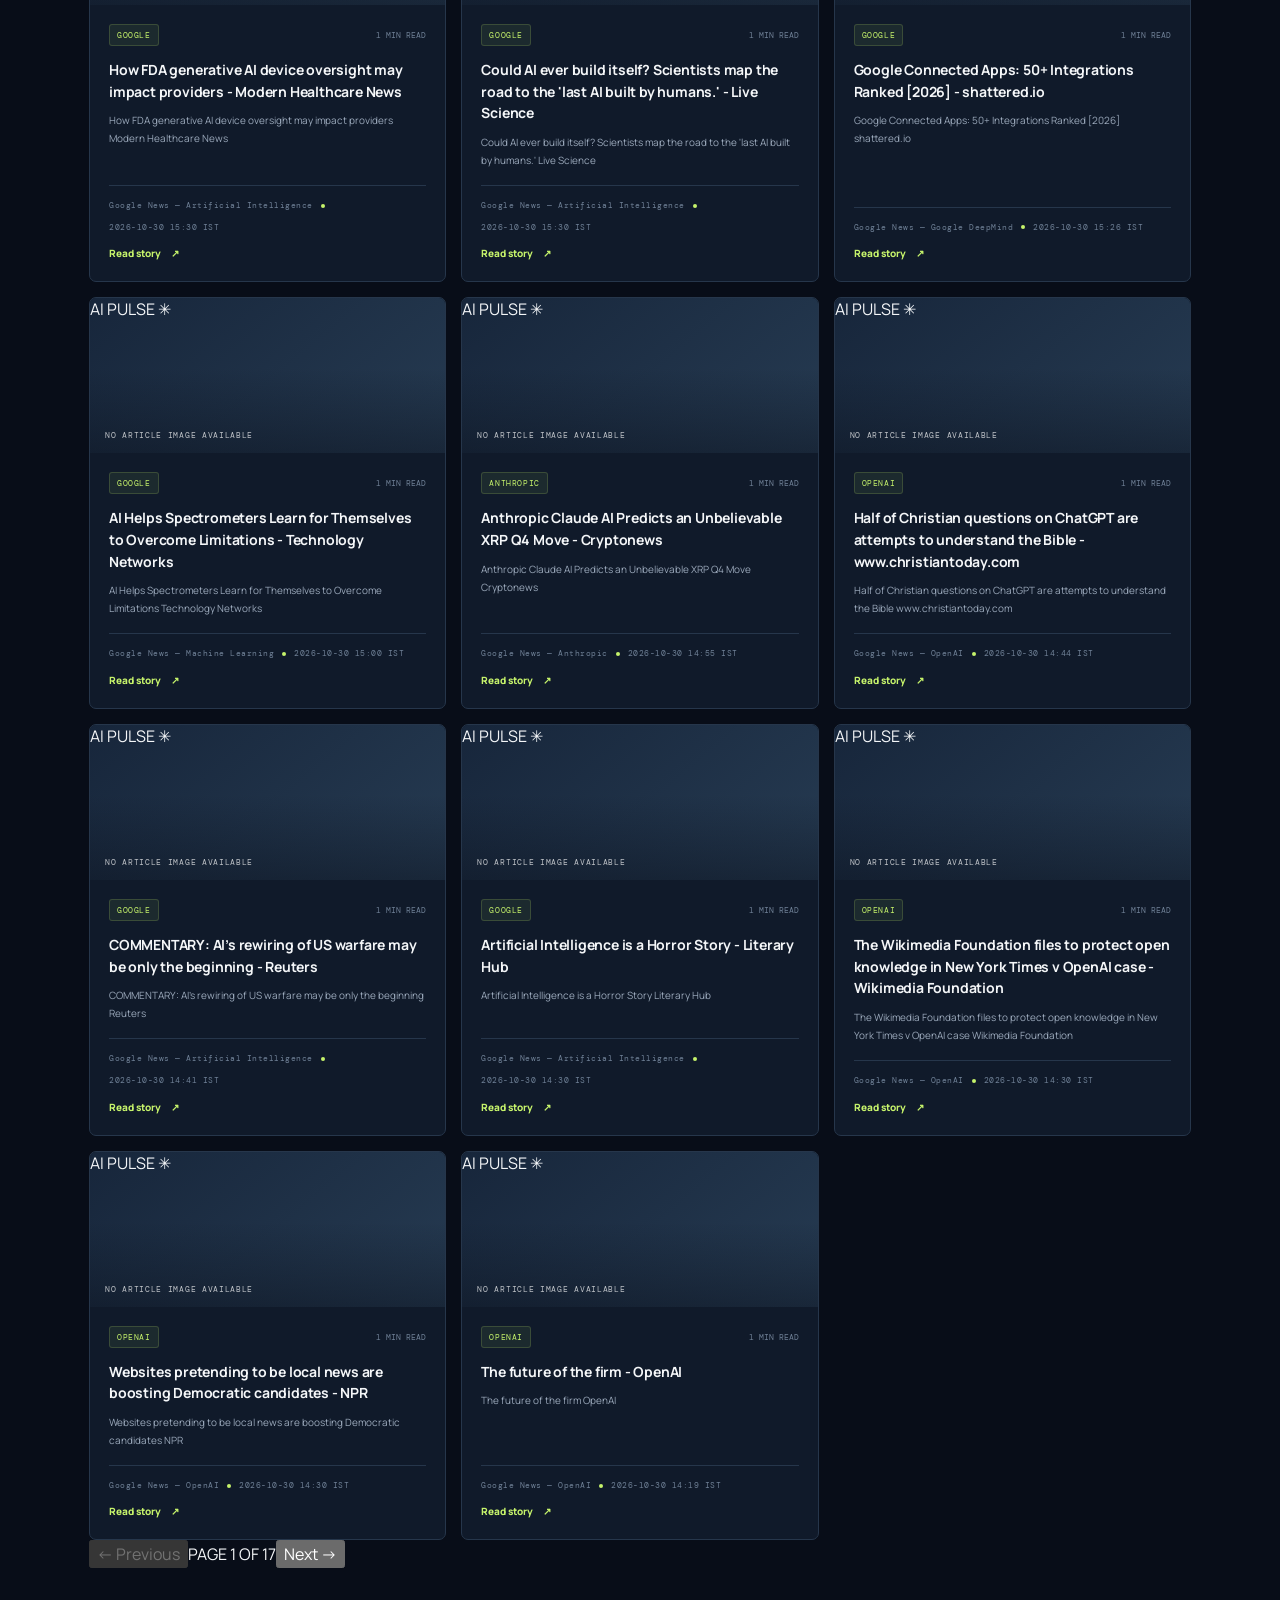
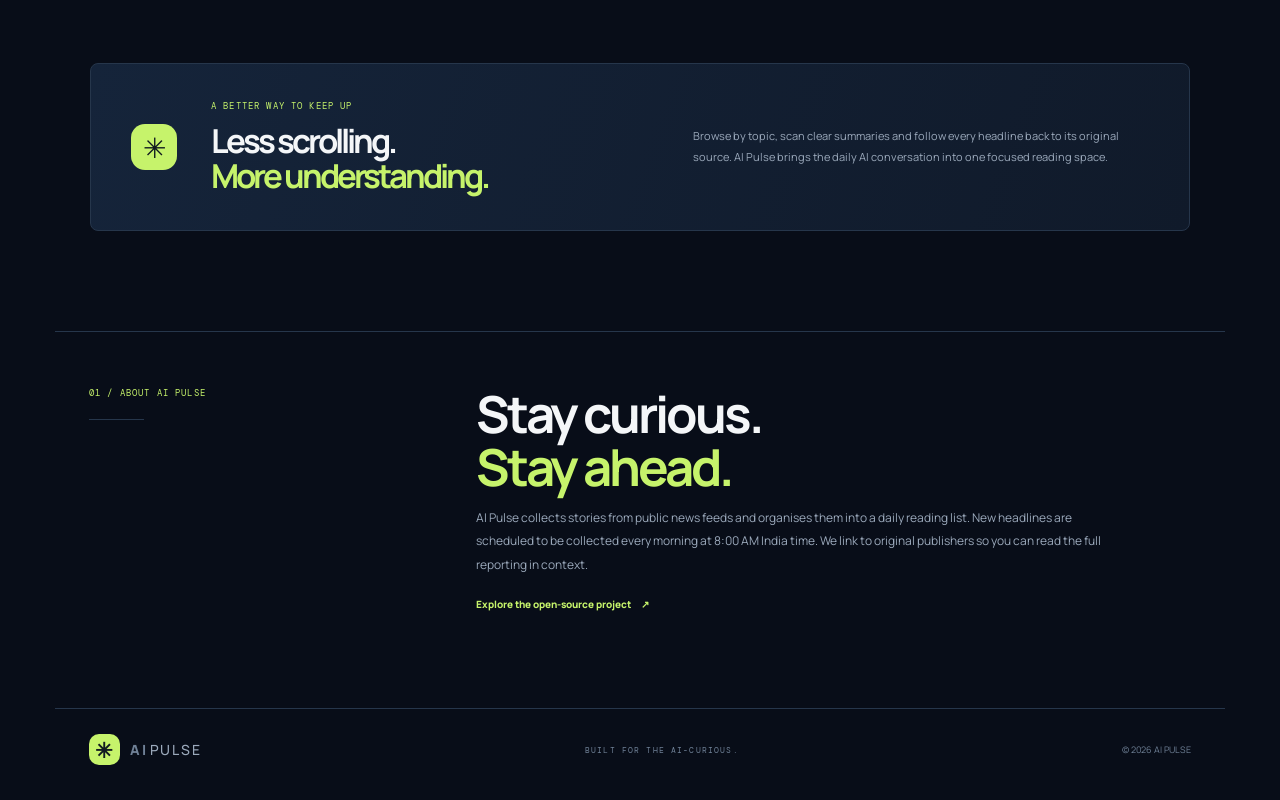
==== commit 163ddd1a: "Add pagination navigation to newsroom" ====
--- a/index.html
+++ b/index.html
@@ -51,9 +51,10 @@
         <div class="view-controls"><label class="select-wrap"><span>DATE</span><select id="date" aria-label="Filter by date"><option value="all">All dates</option></select></label><label class="select-wrap"><span>SORT</span><select id="sort" aria-label="Sort stories"><option value="newest">Newest first</option><option value="oldest">Oldest first</option><option value="title">Title A–Z</option></select></label></div>
       </div>
 
-      <div class="feed-status"><p id="result" aria-live="polite">Loading stories…</p><span class="feed-note">Select a story to visit its original publisher ↗</span></div>
+      <div class="feed-status"><p id="result" aria-live="polite">Loading stories…</p><span class="feed-note">Open a story to read its details</span></div>
       <div id="featured"></div>
       <div id="grid" class="news-grid"><div class="loading">Gathering today's AI signals…</div></div>
+      <div id="pagination" class="pagination" aria-label="News pages"></div>
       <div id="empty" class="empty-state" hidden><span>⌕</span><h3>No matching stories</h3><p>Try another keyword or clear your filters.</p></div>
     </section>
 
--- a/styles.css
+++ b/styles.css
@@ -1 +1,17 @@
-:root{--bg:#090d18;--panel:#111a29;--text:#f2f4f7;--muted:#91a0b4;--line:#263247;--accent:#c4f36b}*{box-sizing:border-box}html{scroll-behavior:smooth}body{margin:0;background:var(--bg);color:var(--text);font-family:Manrope,Arial,sans-serif}a{color:inherit;text-decoration:none}header{height:76px;max-width:1180px;margin:auto;padding:0 28px;display:flex;align-items:center;justify-content:space-between;border-bottom:1px solid var(--line)}.brand{font-weight:800;letter-spacing:2px;display:flex;align-items:center;gap:9px}.brand b{display:grid;place-items:center;width:30px;height:30px;background:var(--accent);color:#111827;border-radius:9px;font-size:21px}.brand span{font-weight:500;color:var(--muted)}nav{display:flex;gap:30px;color:var(--muted);font-size:12px;font-weight:700}.live,small,.hero-foot,.stats small{font:10px 'DM Mono',monospace;letter-spacing:1.3px;color:var(--muted)}.live i{display:inline-block;width:7px;height:7px;border-radius:50%;background:var(--accent);margin-right:8px}.hero{max-width:1120px;margin:auto;padding:95px 28px 22px;display:grid;grid-template-columns:1fr 1fr;align-items:center;min-height:480px}.hero small,.heading small{color:var(--accent)}h1{font-size:clamp(58px,8vw,92px);letter-spacing:-6px;line-height:.98;margin:24px 0}h1 em,h2 em{font-style:normal;color:var(--accent)}.hero p{max-width:470px;color:var(--muted);font-size:14px;line-height:1.9}.cta{display:inline-block;background:var(--accent);color:#111827;padding:14px 18px;border-radius:4px;font-size:12px;font-weight:800;margin-top:18px}.orb{height:300px;display:grid;place-items:center;position:relative}.ring{position:absolute;border:1px solid #c4f36b40;border-radius:50%;transform:rotate(-25deg)}.r1{width:300px;height:155px}.r2{width:245px;height:245px;transform:rotate(55deg)}.r3{width:350px;height:210px;transform:rotate(65deg);border-color:#a99aff45}.orb strong{width:105px;height:105px;border-radius:32px;background:linear-gradient(140deg,#c4f36b,#9aabff);display:grid;place-items:center;color:#101827;font-size:32px;transform:rotate(-8deg);box-shadow:0 0 70px #c4f36b35}.orb strong span{font-size:17px}.hero-foot{grid-column:1/-1;border-top:1px solid var(--line);padding-top:28px;display:flex;justify-content:space-between;font-size:9px}.stats{max-width:1064px;margin:28px auto 95px;padding:22px 0;border-block:1px solid var(--line);display:grid;grid-template-columns:repeat(3,1fr)}.stats div{padding-left:30px;border-right:1px solid var(--line);display:flex;flex-direction:column;gap:5px}.stats div:last-child{border:0}.stats b{font-size:27px}.stats small{font-size:9px}main>section:not(.hero):not(.stats){max-width:1120px;margin:0 auto;padding:0 28px 85px}.heading{display:flex;justify-content:space-between;align-items:end;margin-bottom:25px}h2{font-size:47px;letter-spacing:-3px;line-height:1.05;margin:14px 0}.search{width:min(420px,48%);height:48px;border:1px solid var(--line);background:var(--panel);display:flex;align-items:center;gap:12px;padding:0 14px;color:var(--muted);border-radius:4px}.search input{background:none;border:0;outline:0;color:var(--text);width:100%;font:12px Manrope}.search kbd{border:1px solid var(--line);padding:3px 6px}.controls{display:flex;gap:12px;align-items:center;flex-wrap:wrap}select,.filters button{background:var(--panel);border:1px solid var(--line);color:var(--muted);border-radius:25px;padding:10px 14px;font:10px Manrope}select{border-radius:4px}.filters{display:flex;gap:7px;flex-wrap:wrap}.filters button{cursor:pointer}.filters button.active,.filters button:hover{background:var(--accent);border-color:var(--accent);color:#111827}.result{font:10px 'DM Mono',monospace;color:var(--muted);margin:24px 0 14px}.feature{display:grid;grid-template-columns:1fr 1fr;border:1px solid #35455a;border-radius:7px;overflow:hidden;background:#121e30;margin-bottom:15px;min-height:230px}.feature-art{display:grid;place-items:center;background:radial-gradient(circle,#526c5360,transparent 60%),#172338;font-size:70px;color:var(--accent)}.feature-copy{padding:28px;display:flex;flex-direction:column;justify-content:center}.tag{font:9px 'DM Mono',monospace;color:var(--accent);letter-spacing:1px}.feature h3{font-size:21px;line-height:1.4;margin:13px 0}.feature p,.card p{font-size:11px;color:var(--muted);line-height:1.75}.meta{font:9px 'DM Mono',monospace;color:var(--muted)}.read{color:var(--accent);font-size:11px;font-weight:800;margin-top:17px}.grid{display:grid;grid-template-columns:repeat(3,1fr);gap:13px}.card{background:var(--panel);border:1px solid var(--line);padding:20px;border-radius:6px;min-height:230px;display:flex;flex-direction:column}.card h3{font-size:14px;line-height:1.55;margin:13px 0 7px}.card p{margin:0 0 15px}.card .meta{margin-top:auto}.loading{grid-column:1/-1;text-align:center;padding:50px;color:var(--muted);background:var(--panel)}#empty{text-align:center;color:var(--muted);padding:50px}.about{border-top:1px solid var(--line);border-bottom:1px solid var(--line);padding-top:55px!important;display:grid;grid-template-columns:1fr 2fr;gap:30px}.about>small{color:var(--accent)}.about p{max-width:590px;color:var(--muted);font-size:13px;line-height:1.9}.about a{color:var(--accent);font-size:11px;font-weight:800}footer{max-width:1120px;margin:auto;padding:25px 28px 38px;display:flex;align-items:center;justify-content:space-between}footer small{font-size:9px}body.light{--bg:#f5f6f0;--panel:#fff;--text:#17202d;--muted:#687487;--line:#dce1d7;--accent:#527c12}body.light .feature{background:#e9efdf;border-color:#d0d9c5}body.light .feature-art{background:radial-gradient(circle,#b7cf9d,transparent 60%),#e8efdf}@media(max-width:760px){.hero{grid-template-columns:1fr;padding-top:65px}.orb{height:220px}.stats{margin:20px 20px 65px}.grid{grid-template-columns:repeat(2,1fr)}.about{margin:0 20px!important}.section-note{display:none}}@media(max-width:540px){header{padding:0 17px;height:65px}nav{gap:15px}.live{display:none}.hero{padding:55px 20px 20px}h1{font-size:62px}.hero-foot{font-size:7px}.stats{margin:20px 18px 65px}.stats div{padding-left:12px}.stats b{font-size:22px}.stats small{font-size:7px}main>section:not(.hero):not(.stats){padding-inline:18px}.heading{display:block}.search{width:100%;margin-top:20px}.filters{margin-top:10px}.filters button{font-size:9px;padding:8px 10px}.grid{grid-template-columns:1fr}.feature{grid-template-columns:1fr}.feature-art{min-height:120px}.about{grid-template-columns:1fr;padding-top:35px!important}footer{padding-inline:18px;gap:12px;flex-wrap:wrap}footer small{font-size:7px}}+:root{color-scheme:dark;--bg:#080d18;--surface:#101a2a;--surface-2:#142238;--text:#f4f6f8;--muted:#9ba9bb;--subtle:#6f8096;--line:#26364b;--accent:#c6f36b;--accent-ink:#111a20;--shadow:0 22px 70px #0005}
+*{box-sizing:border-box}html{scroll-behavior:smooth;scroll-padding-top:90px}body{margin:0;background:var(--bg);color:var(--text);font-family:Manrope,Arial,sans-serif;-webkit-font-smoothing:antialiased}a{color:inherit;text-decoration:none}button,input,select{font:inherit}button,a,select{ -webkit-tap-highlight-color:transparent}
+.site-header{height:76px;max-width:1240px;margin:auto;padding:0 34px;display:flex;align-items:center;justify-content:space-between;border-bottom:1px solid var(--line)}.brand{display:flex;align-items:center;gap:10px;font-weight:800;letter-spacing:1.8px;font-size:14px}.brand-mark{display:grid;place-items:center;width:31px;height:31px;border-radius:10px;background:var(--accent);color:#111a20;font-size:21px}.brand-light{font-weight:500;color:var(--muted);margin-left:2px}.site-header nav{display:flex;gap:32px;color:var(--muted);font-size:11px;font-weight:700}.site-header nav a:hover,footer a:hover{color:var(--accent)}.header-actions{display:flex;align-items:center;gap:18px}.live,.eyebrow,.hero-bottom,.stats span,.visual-label,.select-wrap>span,.feed-status>p,.feed-note,.meta,.tag,.footer-tag,.about-label{font-family:'DM Mono',monospace;letter-spacing:1.15px}.live{font-size:9px;color:var(--muted)}.live i{display:inline-block;width:7px;height:7px;border-radius:50%;background:var(--accent);margin-right:8px;box-shadow:0 0 12px #c6f36b99}.icon-button{width:34px;height:34px;border:1px solid var(--line);border-radius:50%;background:transparent;color:var(--text);cursor:pointer;font-size:18px}.icon-button:hover{border-color:var(--accent);color:var(--accent)}
+.hero{max-width:1170px;min-height:510px;margin:auto;padding:82px 34px 24px;display:grid;grid-template-columns:1.05fr .95fr;align-items:center;position:relative}.eyebrow{display:flex;align-items:center;gap:10px;font-size:9px;color:var(--accent)}.eyebrow-line{width:22px;height:1px;background:var(--accent)}h1{font-size:clamp(62px,7.2vw,92px);letter-spacing:-6px;line-height:.98;margin:25px 0 21px;font-weight:800}h1 em,h2 em{font-style:normal;color:var(--accent)}.hero-intro{max-width:490px;color:var(--muted);font-size:14px;line-height:1.9}.hero-actions{display:flex;align-items:center;gap:20px;margin-top:27px}.primary-button{display:inline-flex;align-items:center;gap:28px;padding:14px 18px;background:var(--accent);color:var(--accent-ink);font-size:11px;font-weight:800;border-radius:4px;transition:transform .2s,box-shadow .2s}.primary-button:hover{transform:translateY(-2px);box-shadow:0 10px 28px #c6f36b22}.primary-button span{font-size:16px}.updated-note{font:9px 'DM Mono',monospace;color:var(--subtle)}
+.hero-visual{height:330px;position:relative;display:grid;place-items:center;overflow:hidden}.visual-glow{position:absolute;width:240px;height:240px;background:#c6f36b18;filter:blur(65px);border-radius:50%}.orbit{position:absolute;border:1px solid #c6f36b3b;border-radius:50%;width:320px;height:155px;transform:rotate(-27deg)}.orbit-two{width:255px;height:255px;transform:rotate(52deg);border-color:#8ba8ff55}.orbit-three{width:380px;height:220px;transform:rotate(65deg);border-color:#c6f36b25}.core{width:112px;height:112px;border-radius:32px;background:linear-gradient(145deg,#d8ff91,#9baeff);display:flex;align-items:center;justify-content:center;gap:4px;color:#111a20;font-size:36px;font-weight:800;transform:rotate(-8deg);box-shadow:0 0 75px #c6f36b35;z-index:1}.core b{font-size:17px}.visual-label{position:absolute;color:var(--subtle);font-size:8px}.label-top{top:24px;right:16px}.label-bottom{bottom:24px;left:14px}.hero-bottom{grid-column:1/-1;border-top:1px solid var(--line);padding-top:21px;display:flex;justify-content:space-between;color:var(--subtle);font-size:8px}
+.stats{max-width:1100px;margin:20px auto 100px;padding:22px 0;border-block:1px solid var(--line);display:grid;grid-template-columns:repeat(4,1fr)}.stats div{padding:2px 28px;border-right:1px solid var(--line);display:flex;flex-direction:column;gap:7px}.stats div:last-child{border:0}.stats strong{font-size:28px;letter-spacing:-1px}.stats span{font-size:8px;color:var(--subtle)}
+.newsroom{max-width:1170px;margin:0 auto;padding:0 34px 95px}.section-heading{display:flex;align-items:end;justify-content:space-between;gap:30px;margin-bottom:32px}h2{font-size:clamp(38px,4.2vw,51px);letter-spacing:-3px;line-height:1.05;margin:14px 0 9px}.section-description{color:var(--muted);font-size:12px;line-height:1.7;margin:0}.search-box{width:min(410px,43%);height:49px;display:flex;align-items:center;gap:12px;padding:0 14px;border:1px solid var(--line);border-radius:5px;background:var(--surface);color:var(--muted)}.search-box>span{font-size:23px}.search-box input{width:100%;border:0;outline:0;background:transparent;color:var(--text);font-size:11px}.search-box input::placeholder{color:var(--subtle)}kbd{border:1px solid var(--line);border-radius:3px;padding:3px 7px;font-size:10px;color:var(--subtle)}
+.toolbar{display:flex;flex-direction:column;gap:17px;padding:19px 0;border-block:1px solid var(--line)}.filters{display:flex;gap:7px;flex-wrap:wrap}.filter{border:1px solid var(--line);border-radius:30px;background:transparent;color:var(--muted);padding:9px 13px;font-size:10px;cursor:pointer;transition:.18s}.filter:hover,.filter.active{background:var(--accent);border-color:var(--accent);color:var(--accent-ink);font-weight:800}.view-controls{display:flex;gap:10px;align-items:center}.select-wrap{display:flex;align-items:center;gap:9px;color:var(--subtle)}.select-wrap>span{font-size:8px}.select-wrap select{background:var(--surface);border:1px solid var(--line);color:var(--muted);padding:8px 10px;border-radius:4px;font-size:10px;outline:none}.feed-status{display:flex;align-items:center;justify-content:space-between;margin:19px 0 14px}.feed-status>p{font-size:9px;color:var(--accent);margin:0}.feed-note{font-size:8px;color:var(--subtle)}
+.feature{display:grid;grid-template-columns:1.05fr .95fr;min-height:310px;overflow:hidden;border:1px solid var(--line);border-radius:8px;background:var(--surface);margin-bottom:17px;box-shadow:var(--shadow)}.story-image{position:relative;overflow:hidden;background:linear-gradient(140deg,#17263b,#263b52)}.story-image img{display:block;width:100%;height:100%;min-height:210px;object-fit:cover;transition:transform .6s}.story-image:hover img{transform:scale(1.045)}.story-image:after{content:"";position:absolute;inset:0;background:linear-gradient(0deg,#080d1870,transparent 55%);pointer-events:none}.image-credit{position:absolute;z-index:1;left:15px;bottom:13px;color:#ffffffb8;font:8px 'DM Mono',monospace;letter-spacing:.7px}.feature-copy{padding:32px;display:flex;flex-direction:column;justify-content:center}.tag{font-size:8px;color:var(--accent)}.feature h3{font-size:clamp(20px,2.2vw,27px);line-height:1.35;letter-spacing:-.7px;margin:14px 0 10px}.feature p,.card p{font-size:12px;line-height:1.85;color:var(--muted);margin:0 0 18px}.meta{font-size:8px;color:var(--subtle);letter-spacing:.5px;display:flex;align-items:center;gap:8px;flex-wrap:wrap}.source-dot{width:4px;height:4px;border-radius:50%;background:var(--accent);display:inline-block}.read-link{display:inline-flex;align-items:center;gap:10px;color:var(--accent);font-size:10px;font-weight:800;margin-top:19px}.read-link:hover{gap:15px}
+.news-grid{display:grid;grid-template-columns:repeat(3,minmax(0,1fr));gap:15px}.card{min-width:0;overflow:hidden;border:1px solid var(--line);border-radius:7px;background:var(--surface);display:flex;flex-direction:column;transition:transform .2s,border-color .2s,box-shadow .2s}.card:hover{transform:translateY(-3px);border-color:#829e58;box-shadow:0 16px 40px #0003}.card .story-image{height:155px;flex:none}.card .story-image img{min-height:155px}.card-copy{padding:19px;display:flex;flex-direction:column;flex:1}.card-topline{display:flex;align-items:center;justify-content:space-between;gap:8px}.topic-pill{font:8px 'DM Mono',monospace;letter-spacing:.6px;color:var(--accent);background:#c6f36b12;border:1px solid #c6f36b2b;padding:5px 7px;border-radius:3px}.reading-time{font:8px 'DM Mono',monospace;color:var(--subtle)}.card h3{font-size:14px;line-height:1.55;letter-spacing:-.2px;margin:13px 0 9px}.card p{font-size:10px;line-height:1.8;margin-bottom:16px}.card-bottom{margin-top:auto;border-top:1px solid var(--line);padding-top:13px}.card-bottom .meta{line-height:1.7}.card-bottom .read-link{margin-top:12px}.loading,.empty-state{text-align:center;padding:60px 20px;color:var(--muted);background:var(--surface);border:1px solid var(--line);border-radius:7px}.empty-state>span{font-size:35px;color:var(--accent)}.empty-state h3{color:var(--text);margin-bottom:5px}.empty-state p{font-size:12px}
+.reading-note{max-width:1100px;margin:0 auto 100px;padding:36px 40px;display:grid;grid-template-columns:55px 1fr 1fr;align-items:center;gap:25px;border:1px solid var(--line);border-radius:8px;background:linear-gradient(110deg,#15243a,#101a2a)}.note-icon{width:46px;height:46px;display:grid;place-items:center;border-radius:14px;background:var(--accent);color:#111a20;font-size:28px}.reading-note h2{font-size:33px;margin:12px 0 0}.reading-note>p{font-size:11px;line-height:1.9;color:var(--muted);margin:0}
+.about{max-width:1170px;margin:0 auto;padding:55px 34px 95px;border-top:1px solid var(--line);display:grid;grid-template-columns:1fr 2fr;gap:30px}.about-label{display:flex;flex-direction:column;gap:20px;color:var(--accent);font-size:9px}.about-rule{height:1px;width:55px;background:var(--line)}.about h2{margin-top:0}.about p{max-width:650px;color:var(--muted);font-size:12px;line-height:1.95}.about a{display:inline-flex;gap:10px;margin-top:9px;color:var(--accent);font-size:10px;font-weight:800}
+footer{max-width:1170px;margin:auto;padding:25px 34px 35px;border-top:1px solid var(--line);display:flex;align-items:center;justify-content:space-between;color:var(--subtle);font-size:9px}.footer-tag{font-size:8px}
+body.light{color-scheme:light;--bg:#f4f6f0;--surface:#fff;--surface-2:#f0f4e9;--text:#17202d;--muted:#637084;--subtle:#8792a1;--line:#dce2d6;--accent:#5a801a;--accent-ink:#fff;--shadow:0 18px 55px #17202d10}body.light .feature,body.light .reading-note{background:#edf2e6}body.light .visual-glow{background:#7ba63b18}body.light .orbit{border-color:#5a801a35}body.light .orbit-two{border-color:#7a8fc955}
+@media(max-width:850px){.hero{padding-top:65px}.stats{margin-inline:25px}.news-grid{grid-template-columns:repeat(2,minmax(0,1fr))}.reading-note{margin-inline:25px;grid-template-columns:48px 1fr}.reading-note>p{grid-column:2}.section-heading{align-items:start;flex-direction:column}.search-box{width:100%}}
+@media(max-width:600px){.site-header{height:66px;padding:0 18px}.site-header nav{gap:14px;font-size:9px}.live{display:none}.header-actions{gap:8px}.hero{display:block;padding:57px 20px 20px;min-height:0}.hero-visual{height:235px;margin-top:12px}.orbit{width:270px;height:130px}.orbit-two{width:215px;height:215px}.orbit-three{width:315px;height:180px}.core{width:88px;height:88px;font-size:29px;border-radius:25px}h1{font-size:65px;letter-spacing:-4px}.hero-intro{font-size:12px}.hero-actions{gap:12px;flex-wrap:wrap}.updated-note{font-size:8px}.hero-bottom{font-size:7px;gap:15px}.stats{margin:20px 18px 70px;grid-template-columns:repeat(2,1fr);row-gap:18px}.stats div{padding:5px 14px;border-right:1px solid var(--line)}.stats div:nth-child(2){border:0}.stats div:nth-child(3){padding-top:14px}.stats div:nth-child(4){padding-top:14px;border:0}.stats strong{font-size:24px}.newsroom{padding:0 18px 65px}.section-heading{gap:17px}h2{font-size:39px}.section-description{font-size:11px}.toolbar{gap:13px}.filters{gap:6px}.filter{font-size:9px;padding:8px 10px}.view-controls{flex-wrap:wrap}.select-wrap{gap:5px}.select-wrap select{padding:8px 7px;font-size:9px}.feed-status{align-items:start;gap:10px}.feed-note{max-width:145px;text-align:right;line-height:1.6}.feature{grid-template-columns:1fr}.feature .story-image{height:190px}.feature-copy{padding:22px}.feature h3{font-size:21px}.news-grid{grid-template-columns:1fr;gap:12px}.card{display:grid;grid-template-columns:112px 1fr;min-height:180px}.card .story-image{height:100%;min-height:180px}.card .story-image img{min-height:180px}.card-copy{padding:13px}.card h3{font-size:12px;margin:10px 0 6px}.card p{font-size:9px;line-height:1.65;margin-bottom:10px}.card-bottom{padding-top:9px}.card-bottom .read-link{margin-top:8px}.topic-pill{font-size:7px}.reading-note{margin:0 18px 65px;padding:23px;grid-template-columns:40px 1fr;gap:15px}.note-icon{width:38px;height:38px;font-size:23px}.reading-note h2{font-size:28px}.reading-note>p{font-size:10px}.about{padding:40px 20px 65px;grid-template-columns:1fr;gap:23px}.about h2{font-size:40px}footer{padding:22px 18px 28px;gap:13px;flex-wrap:wrap}.footer-tag{display:none}}
+@media(prefers-reduced-motion:reduce){html{scroll-behavior:auto}*,*:before,*:after{transition:none!important}}
